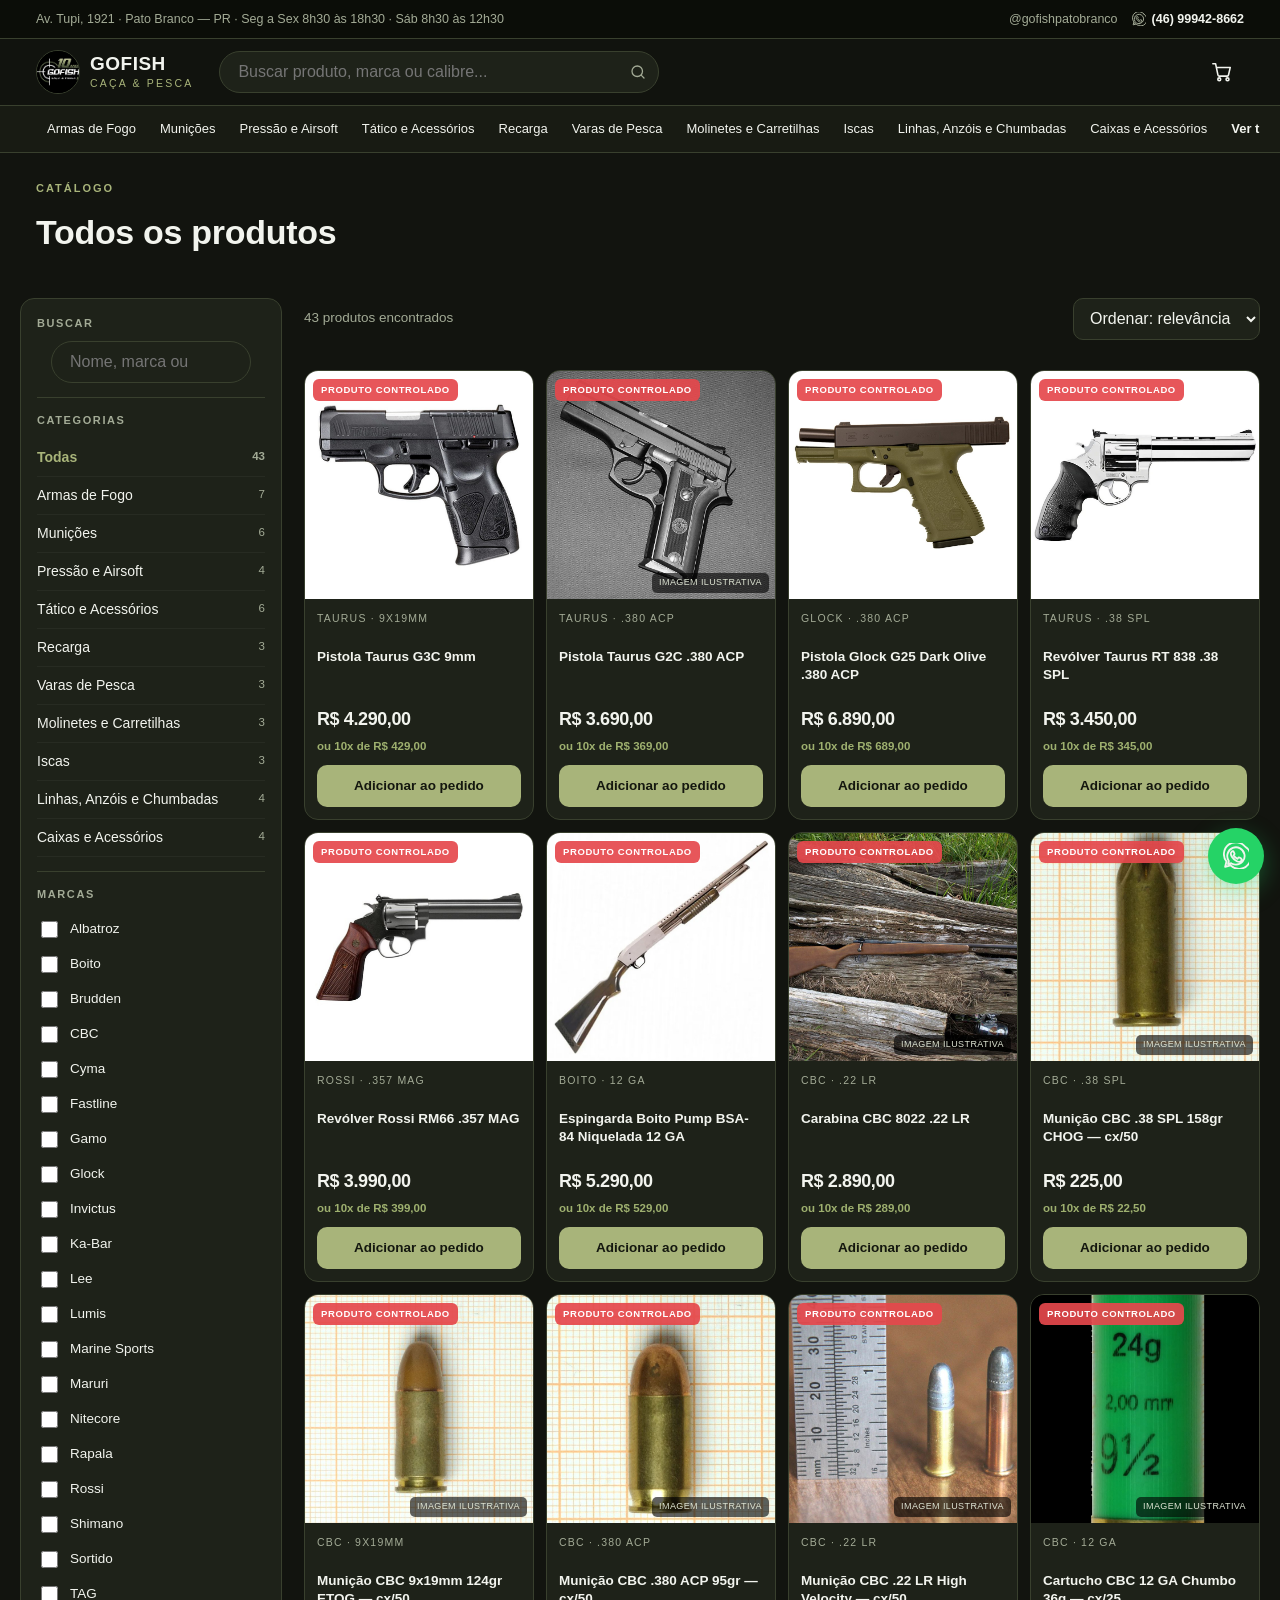
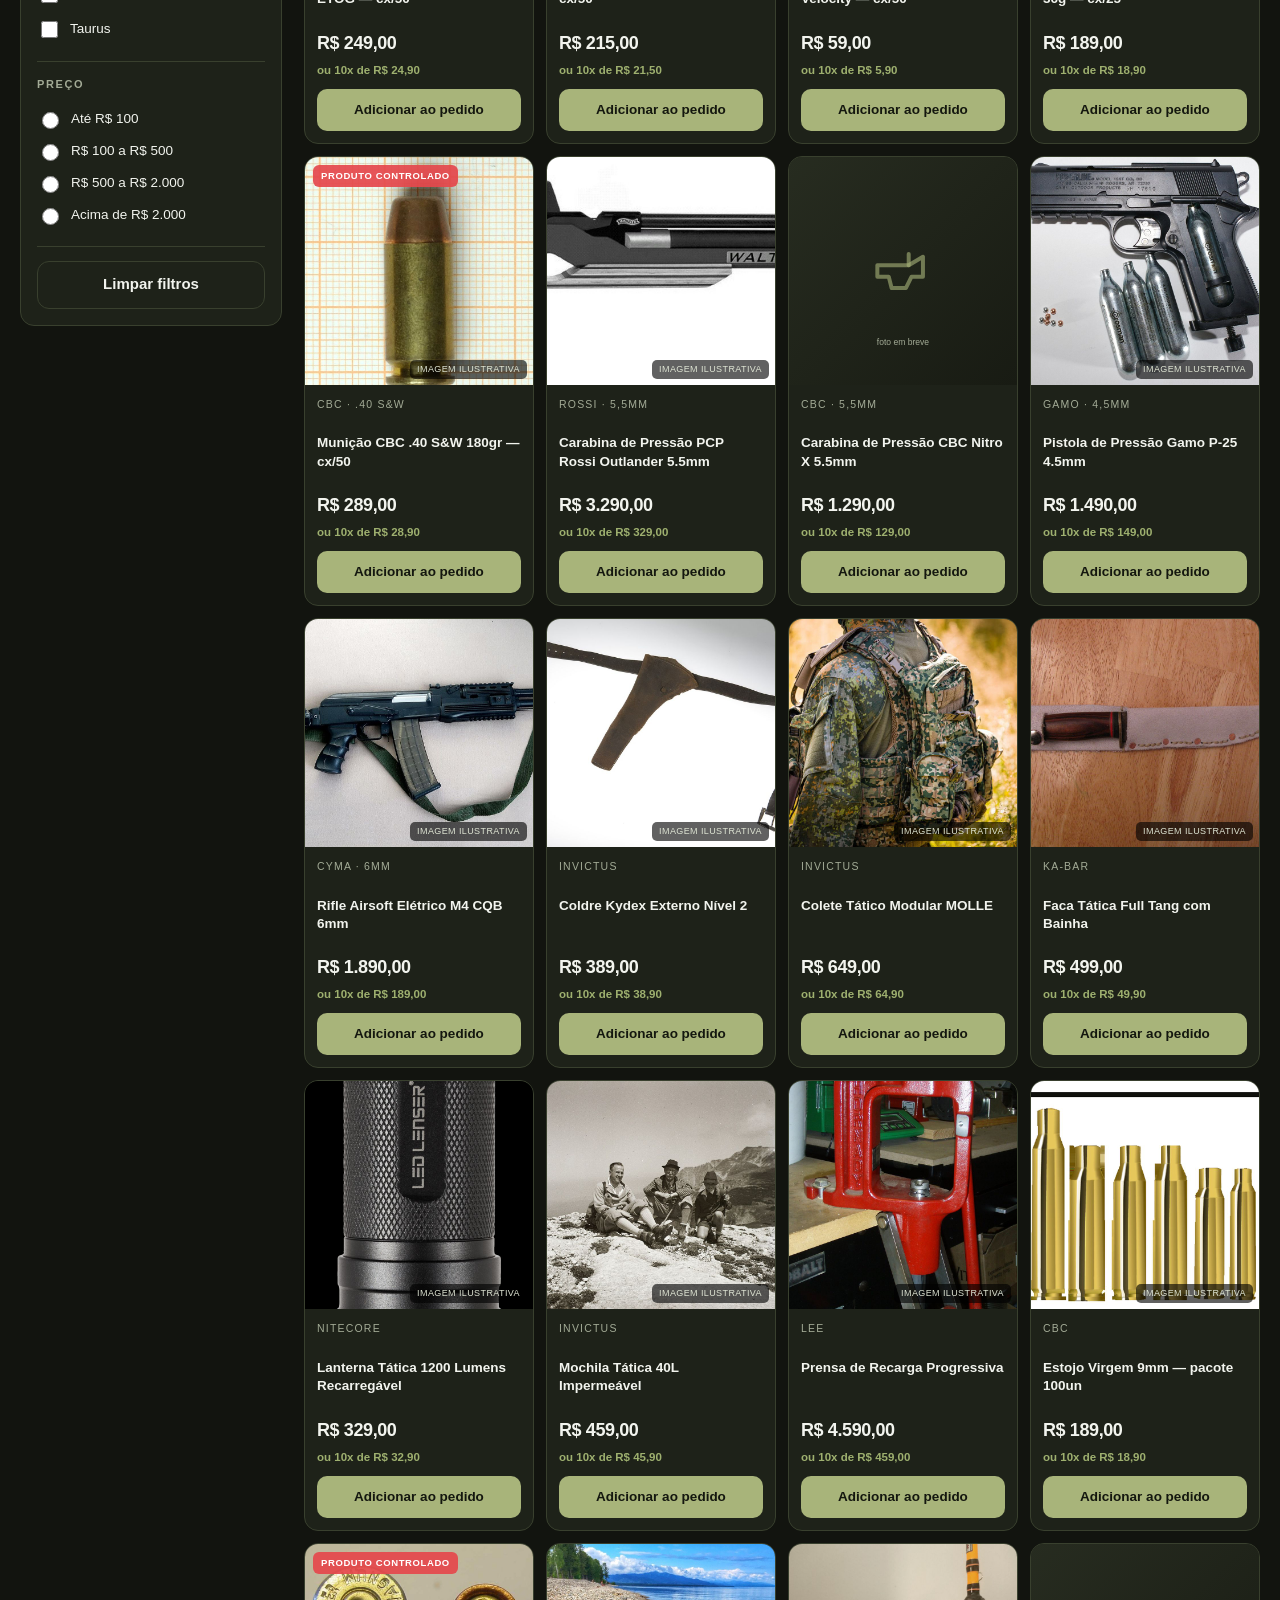
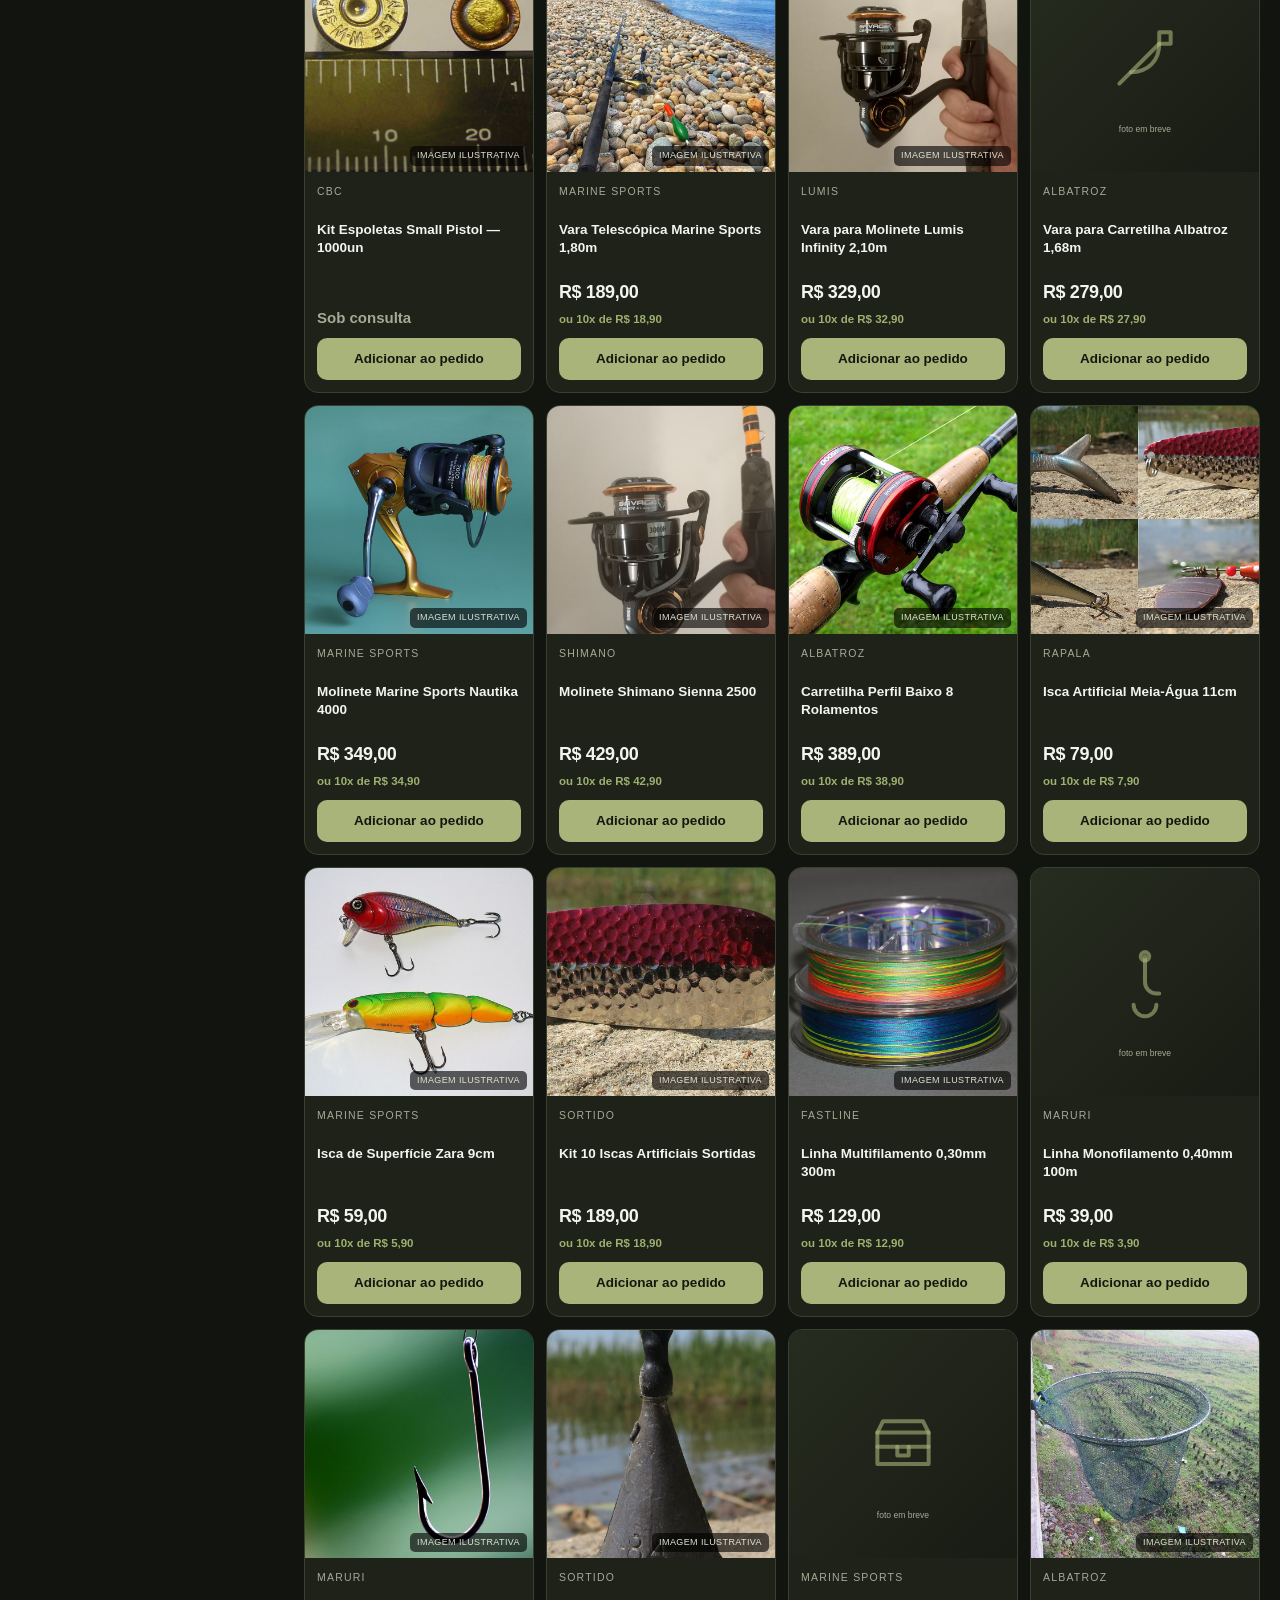
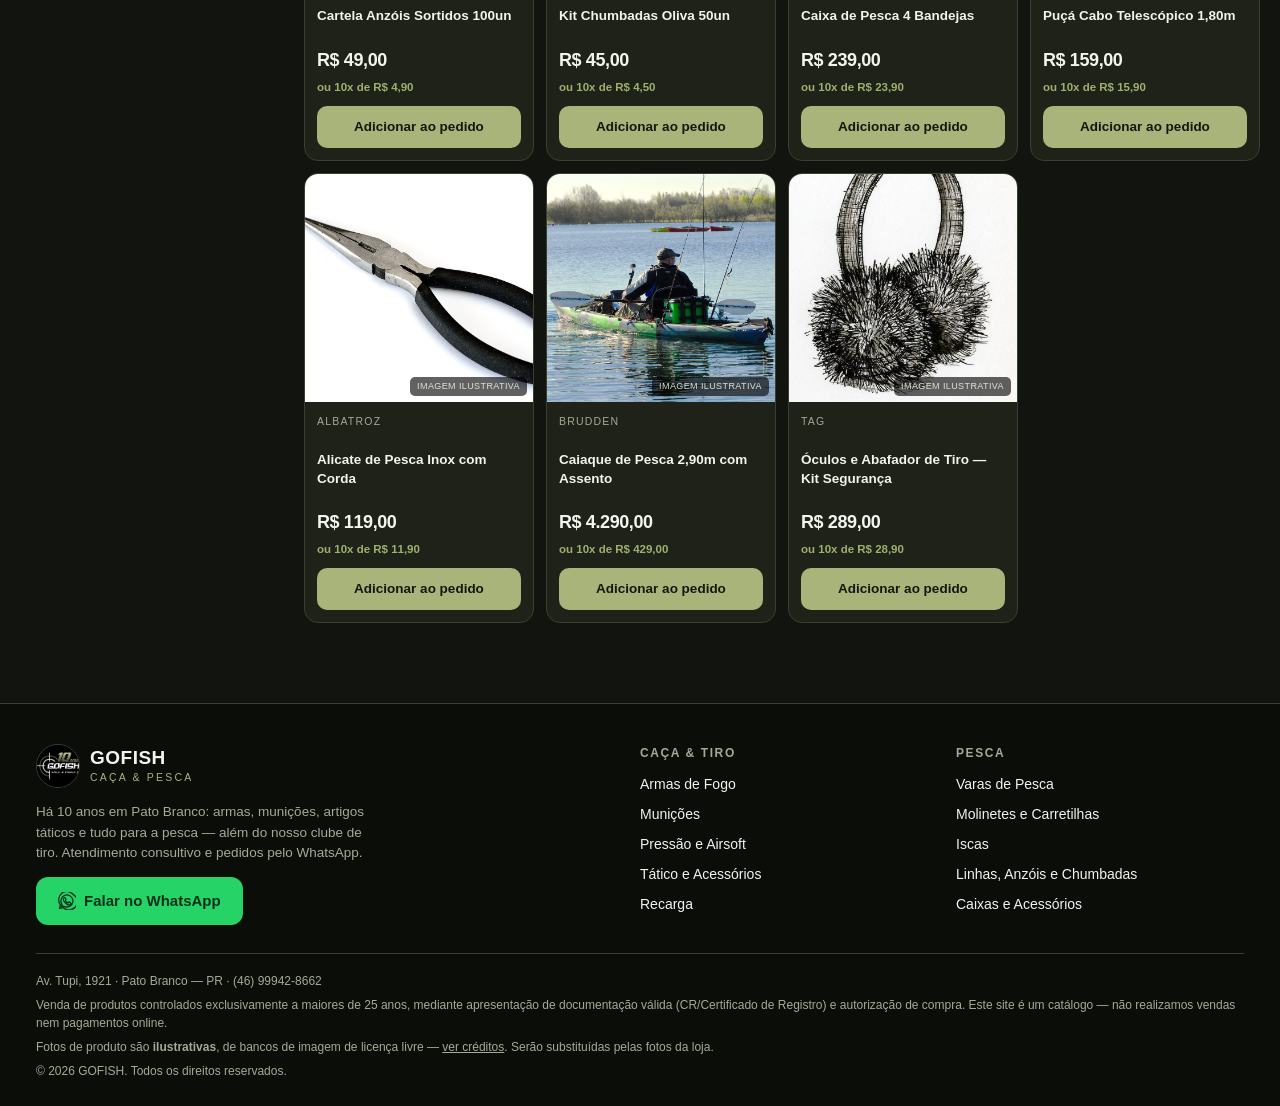
==== catalogo.html @ cb328581 "Catálogo online da GOFISH Caça & Pesca Site estático de catálogo com pedido via WhatsApp para a loja" ====
<!doctype html>
<html lang="pt-BR">
<head>
<meta charset="utf-8">
<meta name="viewport" content="width=device-width,initial-scale=1">
<title>Catálogo — GOFISH Caça &amp; Pesca</title>
<meta name="description" content="Catálogo completo de armas, munições, artigos táticos e equipamentos de pesca. Monte seu pedido e finalize no WhatsApp.">
<meta name="robots" content="noindex, nofollow">
<meta name="theme-color" content="#12140f">
<link rel="icon" href="assets/img/favicon.png" type="image/png">
<link rel="stylesheet" href="assets/style.css">
</head>
<body>

<div id="header-slot"></div>

<div class="wrap" style="padding-top:22px">
  <div class="section-head" style="margin-bottom:14px">
    <span id="crumb">Catálogo</span>
    <h2 id="titulo">Todos os produtos</h2>
  </div>
</div>

<div class="wrap catalogo">
  <!-- FILTROS -->
  <aside class="filtros" id="filtros" hidden>
    <div class="filtro-grupo">
      <h4>Buscar</h4>
      <div class="search" style="display:block">
        <input type="search" id="busca" placeholder="Nome, marca ou calibre...">
      </div>
    </div>
    <div class="filtro-grupo">
      <h4>Categorias</h4>
      <div id="lista-cats"></div>
    </div>
    <div class="filtro-grupo">
      <h4>Marcas</h4>
      <div id="lista-marcas"></div>
    </div>
    <div class="filtro-grupo">
      <h4>Preço</h4>
      <div id="lista-precos"></div>
    </div>
    <button class="btn btn-ghost btn-block" onclick="limparFiltros()">Limpar filtros</button>
  </aside>

  <!-- RESULTADOS -->
  <main>
    <div class="toolbar">
      <button class="btn btn-ghost filtros-toggle" onclick="toggleFiltros()" style="height:42px">Filtros</button>
      <span class="count" id="count"></span>
      <select id="ordem">
        <option value="relevancia">Ordenar: relevância</option>
        <option value="menor">Menor preço</option>
        <option value="maior">Maior preço</option>
        <option value="az">Nome (A-Z)</option>
      </select>
    </div>
    <div class="chips" id="chips"></div>
    <div class="grid-produtos" id="grid"></div>
    <div id="sem-resultado" hidden></div>
  </main>
</div>

<div id="footer-slot"></div>

<script src="assets/products.js"></script>
<script src="assets/app.js"></script>
<script>
const F = { cat:'', sub:'', grupo:'', q:'', marcas:[], faixa:'' };
const FAIXAS = [
  { id:'0-100',     label:'Até R$ 100',            min:0,    max:100 },
  { id:'100-500',   label:'R$ 100 a R$ 500',       min:100,  max:500 },
  { id:'500-2000',  label:'R$ 500 a R$ 2.000',     min:500,  max:2000 },
  { id:'2000+',     label:'Acima de R$ 2.000',     min:2000, max:Infinity }
];

function initCatalogo(){
  const p = new URLSearchParams(location.search);
  F.cat = p.get('cat') || '';
  F.sub = p.get('sub') || '';
  F.grupo = p.get('grupo') || '';
  F.q = p.get('q') || '';
  document.getElementById('busca').value = F.q;
  document.getElementById('busca').addEventListener('input', e=>{ F.q = e.target.value; render(); });
  document.getElementById('ordem').addEventListener('change', render);
  montarFiltros();
  render();
}

function toggleFiltros(){
  const f = document.getElementById('filtros');
  f.hidden = !f.hidden;
}

function montarFiltros(){
  // categorias (com subcategorias quando a categoria está ativa)
  document.getElementById('lista-cats').innerHTML =
    `<div class="cat-link ${!F.cat && !F.grupo ? 'ativo' : ''}" onclick="setCat('')">
       <span>Todas</span><small>${PRODUTOS.length}</small></div>` +
    CATEGORIAS.map(c=>{
      const n = PRODUTOS.filter(x=>x.categoria===c.id).length;
      const ativo = F.cat===c.id;
      const subs = ativo ? c.subs.map(s=>{
        const ns = PRODUTOS.filter(x=>x.categoria===c.id && x.sub===s).length;
        if(!ns) return '';
        return `<div class="cat-link cat-sub ${F.sub===s?'ativo':''}" onclick="event.stopPropagation();setSub('${s.replace(/'/g,"\\'")}')">
          <span>${s}</span><small>${ns}</small></div>`;
      }).join('') : '';
      return `<div class="cat-link ${ativo?'ativo':''}" onclick="setCat('${c.id}')">
          <span>${c.nome}</span><small>${n}</small></div>${subs}`;
    }).join('');

  // marcas
  const marcas = [...new Set(PRODUTOS.map(p=>p.marca).filter(Boolean))].sort();
  document.getElementById('lista-marcas').innerHTML = marcas.map(m=>
    `<label class="chk"><input type="checkbox" value="${m}" ${F.marcas.includes(m)?'checked':''}
      onchange="toggleMarca('${m.replace(/'/g,"\\'")}')"> ${m}</label>`).join('');

  // faixas de preço
  document.getElementById('lista-precos').innerHTML = FAIXAS.map(f=>
    `<label class="chk"><input type="radio" name="faixa" ${F.faixa===f.id?'checked':''}
      onchange="F.faixa='${f.id}';render()"> ${f.label}</label>`).join('');
}

function setCat(id){ F.cat = id; F.sub=''; F.grupo=''; montarFiltros(); render(); }
function setSub(s){ F.sub = (F.sub===s ? '' : s); montarFiltros(); render(); }
function toggleMarca(m){
  F.marcas = F.marcas.includes(m) ? F.marcas.filter(x=>x!==m) : [...F.marcas, m];
  render();
}
function limparFiltros(){
  F.cat=''; F.sub=''; F.grupo=''; F.q=''; F.marcas=[]; F.faixa='';
  document.getElementById('busca').value='';
  montarFiltros(); render();
}

function filtrar(){
  const q = F.q.toLowerCase().trim();
  return PRODUTOS.filter(p=>{
    if(F.grupo){ const c = catById(p.categoria); if(!c || c.grupo!==F.grupo) return false; }
    if(F.cat && p.categoria!==F.cat) return false;
    if(F.sub && p.sub!==F.sub) return false;
    if(F.marcas.length && !F.marcas.includes(p.marca)) return false;
    if(F.faixa){
      const f = FAIXAS.find(x=>x.id===F.faixa);
      if(!p.preco || p.preco < f.min || p.preco > f.max) return false;
    }
    if(q){
      const alvo = [p.nome, p.marca, p.calibre, p.sub, p.descricao,
                    (catById(p.categoria)||{}).nome].join(' ').toLowerCase();
      if(!alvo.includes(q)) return false;
    }
    return true;
  });
}

function render(){
  let lista = filtrar();
  const ordem = document.getElementById('ordem').value;
  if(ordem==='menor') lista.sort((a,b)=>(a.preco||Infinity)-(b.preco||Infinity));
  if(ordem==='maior') lista.sort((a,b)=>(b.preco||0)-(a.preco||0));
  if(ordem==='az')    lista.sort((a,b)=>a.nome.localeCompare(b.nome,'pt-BR'));

  // título e migalha
  const c = catById(F.cat);
  document.getElementById('titulo').textContent =
    F.sub ? F.sub : c ? c.nome : F.grupo==='tiro' ? 'Caça & Tiro'
    : F.grupo==='pesca' ? 'Pesca Esportiva' : 'Todos os produtos';
  document.getElementById('crumb').textContent =
    c ? 'Catálogo · ' + (c.grupo==='tiro' ? 'Caça & Tiro' : 'Pesca') : 'Catálogo';

  // chips dos filtros ativos
  const chips = [];
  if(F.grupo) chips.push([F.grupo==='tiro'?'Caça & Tiro':'Pesca', "F.grupo='';montarFiltros();render()"]);
  if(c)       chips.push([c.nome, "setCat('')"]);
  if(F.sub)   chips.push([F.sub, "setSub(F.sub)"]);
  if(F.q)     chips.push(['"'+F.q+'"', "F.q='';document.getElementById('busca').value='';render()"]);
  F.marcas.forEach(m=> chips.push([m, `toggleMarca('${m}');montarFiltros()`]));
  if(F.faixa) chips.push([FAIXAS.find(f=>f.id===F.faixa).label, "F.faixa='';montarFiltros();render()"]);
  document.getElementById('chips').innerHTML = chips.map(([t,fn])=>
    `<span class="chip">${t}<button onclick="${fn}" aria-label="Remover filtro">×</button></span>`).join('');

  document.getElementById('count').textContent =
    lista.length + (lista.length===1 ? ' produto encontrado' : ' produtos encontrados');
  document.getElementById('grid').innerHTML = lista.map(cardHTML).join('');

  const vazio = document.getElementById('sem-resultado');
  vazio.hidden = lista.length > 0;
  if(!lista.length){
    vazio.innerHTML = `<div class="vazio">${icon('busca',42)}
      <div><b>Nenhum produto encontrado</b><br>
      <span style="font-size:13px">Tente outra busca ou peça direto pra gente — trabalhamos com encomenda.</span></div>
      <div style="display:flex;gap:10px;flex-wrap:wrap;justify-content:center">
        <button class="btn btn-ghost" onclick="limparFiltros()">Limpar filtros</button>
        <a class="btn btn-wa" target="_blank" href="${waLink('Olá! Procurei no site e não achei o que preciso. Vocês conseguem por encomenda?')}">
          ${icon('wa',18)} Pedir por encomenda</a>
      </div></div>`;
  }
}
</script>
</body>
</html>
---- assets/style.css ----
/* ===== GO FISHING — estilos ===== */
:root{
  --bg:#12140f;
  --bg-2:#181b13;
  --surface:#1e2219;
  --surface-2:#272c20;
  --line:#39402e;
  --text:#f2f4ee;
  --muted:#a3ab96;
  --accent:#a8b47a;
  --accent-d:#8c9a63;
  --accent-ink:#14170f;
  --green:#9eb06f;
  --wa:#25d366;
  --danger:#e5484d;
  --radius:14px;
  --shadow:0 10px 30px rgba(0,0,0,.45);
  --max:1240px;
}
*{box-sizing:border-box}
html{scroll-behavior:smooth;overflow-x:clip}
body{overflow-x:clip}
body{
  margin:0;background:var(--bg);color:var(--text);
  font-family:-apple-system,BlinkMacSystemFont,'Segoe UI',Roboto,Helvetica,Arial,sans-serif;
  line-height:1.5;-webkit-font-smoothing:antialiased;
}
img{max-width:100%;display:block}
a{color:inherit;text-decoration:none}
button{font:inherit;cursor:pointer;border:0;background:none;color:inherit}
input,select{font:inherit}
.wrap{width:100%;max-width:var(--max);margin:0 auto;padding:0 16px}
.sr{position:absolute;width:1px;height:1px;overflow:hidden;clip:rect(0 0 0 0)}

/* ---- Topbar ---- */
.topbar{background:#0b0d08;color:var(--muted);font-size:12.5px;border-bottom:1px solid var(--line)}
.topbar .wrap{display:flex;gap:16px;align-items:center;justify-content:space-between;min-height:38px;flex-wrap:wrap}
.topbar strong{color:var(--text)}
.topbar a{display:inline-flex;align-items:center;gap:6px}
.topbar a:hover{color:var(--accent)}

/* ---- Header ---- */
.header{position:sticky;top:0;z-index:60;background:rgba(18,20,15,.96);backdrop-filter:blur(10px);border-bottom:1px solid var(--line)}
.header-main{display:flex;align-items:center;gap:12px;min-height:66px}
.logo{display:flex;align-items:center;gap:10px;flex-shrink:0}
.logo-mark{width:44px;height:44px;border-radius:50%;overflow:hidden;flex-shrink:0;background:#000;border:1px solid var(--line)}
.logo-mark img{width:100%;height:100%;object-fit:cover;transform:scale(1.28)}
.logo-txt{line-height:1.05}
.logo-txt b{display:block;font-size:19px;letter-spacing:.5px;text-transform:uppercase}
.logo-txt span{font-size:10.5px;letter-spacing:2.2px;color:var(--accent);text-transform:uppercase}
.search{flex:1;position:relative;display:none}
.search input{width:100%;height:42px;border-radius:999px;background:var(--surface);border:1px solid var(--line);color:var(--text);padding:0 44px 0 18px;outline:none}
.search input:focus{border-color:var(--accent)}
.search button{position:absolute;right:4px;top:4px;width:34px;height:34px;border-radius:50%;display:grid;place-items:center;color:var(--muted)}
.header-actions{display:flex;align-items:center;gap:8px;margin-left:auto}
.icon-btn{width:44px;height:44px;border-radius:12px;display:grid;place-items:center;position:relative;border:1px solid transparent}
.icon-btn:hover{background:var(--surface);border-color:var(--line)}
.badge{position:absolute;top:4px;right:4px;min-width:18px;height:18px;border-radius:9px;background:var(--accent);color:var(--accent-ink);font-size:11px;font-weight:700;display:grid;place-items:center;padding:0 5px}
.badge[hidden]{display:none}
.menu-toggle{display:grid}

/* ---- Nav ---- */
.nav{border-top:1px solid var(--line);background:var(--bg-2);display:none}
.nav.open{display:block}
.nav .wrap{overflow-x:auto;scrollbar-width:none}
.nav .wrap::-webkit-scrollbar{display:none}
.nav ul{list-style:none;margin:0;padding:6px 0}
.nav a{display:block;padding:12px 16px;font-size:14.5px;font-weight:500;border-bottom:1px solid rgba(255,255,255,.04)}
.nav a:hover{color:var(--accent)}
.nav .nav-tag{font-size:10px;letter-spacing:1.5px;text-transform:uppercase;color:var(--muted);padding:14px 16px 4px}

/* ---- Botões ---- */
.btn{display:inline-flex;white-space:nowrap;align-items:center;justify-content:center;gap:8px;height:48px;padding:0 22px;border-radius:12px;font-weight:700;font-size:15px;transition:.15s;text-align:center}
.btn-primary{background:var(--accent);color:var(--accent-ink)}
.btn-primary:hover{background:var(--accent-d);color:var(--accent-ink)}
.btn-wa{background:var(--wa);color:#06301a}
.btn-wa:hover{background:#1eb85a;color:#06301a}
.btn-ghost{border:1px solid var(--line);background:var(--surface)}
.btn-ghost:hover{border-color:var(--accent);color:var(--accent)}
.btn-block{width:100%}
.btn:disabled{opacity:.45;cursor:not-allowed}

/* ---- Hero ---- */
.hero{position:relative;overflow:hidden;border-bottom:1px solid var(--line);background:var(--bg-2)}
.hero-bg{position:absolute;inset:0;background-image:url('img/hero.jpg');background-size:cover;background-position:28% center}
.hero-bg::after{content:'';position:absolute;inset:0;background:
  linear-gradient(to bottom,rgba(18,20,15,.55),rgba(18,20,15,.3) 38%,rgba(18,20,15,.93))}
.hero .wrap{position:relative;z-index:1;padding:44px 16px 48px}
.hero-tag{display:inline-flex;align-items:center;gap:8px;font-size:11px;letter-spacing:2px;text-transform:uppercase;color:var(--accent);border:1px solid rgba(168,180,122,.35);background:rgba(168,180,122,.08);padding:6px 14px;border-radius:999px}
.hero h1{font-size:clamp(30px,7.5vw,54px);line-height:1.05;margin:18px 0 14px;letter-spacing:-.5px}
.hero h1 em{font-style:normal;color:var(--accent)}
.hero p{color:#cdd4c2;font-size:16px;max-width:560px;margin:0 0 26px}
.hero-cta{display:flex;flex-direction:column;gap:10px;max-width:420px}
.hero-cta .btn{flex:0 0 auto}
.hero-stats{display:flex;gap:22px;margin-top:34px;flex-wrap:wrap}
.hero-stats div b{display:block;font-size:22px;color:var(--accent)}
.hero-stats div span{font-size:12px;color:var(--muted)}

/* ---- Selos ---- */
.selos{background:var(--surface);border-bottom:1px solid var(--line)}
.selos .wrap{display:grid;grid-template-columns:1fr;gap:2px;padding:0}
.selo{display:flex;gap:12px;align-items:center;padding:18px 16px;border-bottom:1px solid var(--line)}
.selo:last-child{border-bottom:0}
.selo svg{flex-shrink:0;color:var(--accent)}
.selo b{display:block;font-size:14px}
.selo span{font-size:12.5px;color:var(--muted)}

/* ---- Seções ---- */
.section{padding:52px 0}
.section-head{margin-bottom:26px}
.section-head span{font-size:11px;letter-spacing:2px;text-transform:uppercase;color:var(--accent);font-weight:700}
.section-head h2{font-size:clamp(23px,5vw,34px);margin:8px 0 6px;letter-spacing:-.3px}
.section-head p{color:var(--muted);margin:0;font-size:15px}
.section-head .link{color:var(--accent);font-weight:600;font-size:14px}

/* ---- Grade de categorias ---- */
.cats{display:grid;grid-template-columns:repeat(2,1fr);gap:12px}
.cat{background:var(--surface);border:1px solid var(--line);border-radius:var(--radius);padding:18px 14px;transition:.15s;display:flex;flex-direction:column;gap:10px;min-height:126px}
.cat:hover{border-color:var(--accent);transform:translateY(-3px)}
.cat .cat-ico{width:42px;height:42px;border-radius:11px;background:var(--surface-2);display:grid;place-items:center;color:var(--accent)}
.cat b{font-size:14.5px;line-height:1.25}
.cat span{font-size:12px;color:var(--muted);margin-top:auto}

/* ---- Cards de produto ---- */
.grid-produtos{display:grid;grid-template-columns:repeat(2,1fr);gap:12px}
.card{background:var(--surface);border:1px solid var(--line);border-radius:var(--radius);overflow:hidden;display:flex;flex-direction:column;transition:.15s;position:relative}
.card:hover{border-color:var(--accent);transform:translateY(-3px);box-shadow:var(--shadow)}
.card-img{position:relative;aspect-ratio:1/1;background:var(--surface-2);cursor:pointer;overflow:hidden}
.card-img img{width:100%;height:100%;object-fit:cover}
.tarja{position:absolute;top:8px;left:8px;background:rgba(229,72,77,.92);color:#fff;font-size:9.5px;font-weight:800;letter-spacing:.6px;text-transform:uppercase;padding:4px 8px;border-radius:6px}
.selo-ilustrativa{position:absolute;bottom:6px;right:6px;background:rgba(0,0,0,.62);color:#dfe5d4;font-size:9px;letter-spacing:.4px;padding:3px 7px;border-radius:5px;text-transform:uppercase}
.modal-img{position:relative}
.tag-novo{position:absolute;top:8px;right:8px;background:var(--accent);color:var(--accent-ink);font-size:9.5px;font-weight:800;letter-spacing:.6px;text-transform:uppercase;padding:4px 8px;border-radius:6px}
.card-body{padding:12px;display:flex;flex-direction:column;gap:8px;flex:1}
.card-marca{font-size:10.5px;letter-spacing:1.2px;text-transform:uppercase;color:var(--muted)}
.card-nome{font-size:13.5px;font-weight:600;line-height:1.35;cursor:pointer;display:-webkit-box;-webkit-line-clamp:2;-webkit-box-orient:vertical;overflow:hidden}
.card-nome:hover{color:var(--accent)}
.card-preco{margin-top:auto}
.card-preco b{font-size:18px;display:block;letter-spacing:-.4px}
.card-preco small{font-size:11.5px;color:var(--green);font-weight:600}
.card-preco .consulta{font-size:15px;color:var(--muted);font-weight:600}
.card .btn{height:42px;font-size:13.5px;border-radius:10px}

/* ---- Blocos duplos ---- */
.duplo{display:grid;grid-template-columns:1fr;gap:14px}
.bloco{position:relative;border-radius:var(--radius);overflow:hidden;padding:30px 22px;min-height:210px;display:flex;flex-direction:column;justify-content:flex-end;border:1px solid var(--line)}
.bloco.tiro{background:linear-gradient(160deg,#2b2a1c,#181b13 65%)}
.bloco.pesca{background:linear-gradient(160deg,#17282a,#181b13 65%)}
.bloco h3{font-size:24px;margin:0 0 6px}
.bloco p{color:var(--muted);font-size:14px;margin:0 0 16px;max-width:340px}
.bloco .btn{align-self:flex-start}

/* ---- Sobre / contato ---- */
.sobre{display:grid;gap:22px}
.sobre ul{list-style:none;padding:0;margin:18px 0 0;display:grid;gap:12px}
.sobre li{display:flex;gap:12px;align-items:flex-start;font-size:14.5px}
.sobre li svg{color:var(--accent);flex-shrink:0;margin-top:2px}
.sobre li span{color:var(--muted);display:block;font-size:12.5px}
.mapa{border-radius:var(--radius);overflow:hidden;border:1px solid var(--line);min-height:260px;background:var(--surface)}
.mapa iframe{width:100%;height:100%;min-height:260px;border:0;filter:grayscale(.3) contrast(1.05)}

/* ---- Aviso legal ---- */
.aviso-legal{background:rgba(229,72,77,.08);border:1px solid rgba(229,72,77,.3);border-radius:var(--radius);padding:16px;display:flex;gap:12px;font-size:13px;color:#f6c6c8}
.aviso-legal svg{flex-shrink:0;color:var(--danger)}
.aviso-legal b{color:#fff;display:block;margin-bottom:3px}

/* ---- Rodapé ---- */
.footer{background:#0b0d08;border-top:1px solid var(--line);padding:40px 0 26px;margin-top:20px}
.footer-grid{display:grid;gap:28px}
.footer h4{font-size:12px;letter-spacing:1.6px;text-transform:uppercase;color:var(--muted);margin:0 0 12px}
.footer ul{list-style:none;padding:0;margin:0;display:grid;gap:9px;font-size:14px}
.footer a:hover{color:var(--accent)}
.footer-bottom{border-top:1px solid var(--line);margin-top:28px;padding-top:18px;font-size:12px;color:var(--muted);display:grid;gap:6px}

/* ---- Drawer do carrinho ---- */
.overlay{position:fixed;inset:0;background:rgba(0,0,0,.6);z-index:80;opacity:0;pointer-events:none;transition:.2s}
.overlay.show{opacity:1;pointer-events:auto}
.drawer{position:fixed;top:0;right:0;bottom:0;width:min(420px,100%);background:var(--bg-2);z-index:90;display:flex;flex-direction:column;transform:translateX(102%);transition:transform .25s ease}
.drawer.open{transform:none}
.drawer-head{display:flex;align-items:center;justify-content:space-between;padding:18px 16px;border-bottom:1px solid var(--line)}
.drawer-head h3{margin:0;font-size:17px}
.drawer-body{flex:1;overflow-y:auto;padding:16px;display:flex;flex-direction:column;gap:12px}
.drawer-foot{border-top:1px solid var(--line);padding:16px;display:grid;gap:12px;background:var(--surface)}
.drawer-foot input{width:100%;height:46px;border-radius:10px;background:var(--bg-2);border:1px solid var(--line);color:var(--text);padding:0 14px;outline:none}
.drawer-foot input:focus{border-color:var(--accent)}
.total-row{display:flex;justify-content:space-between;align-items:baseline;font-size:15px}
.total-row b{font-size:24px;color:var(--accent)}
.item{display:grid;grid-template-columns:66px 1fr auto;gap:11px;background:var(--surface);border:1px solid var(--line);border-radius:12px;padding:10px}
.item img{width:66px;height:66px;object-fit:cover;border-radius:8px;background:var(--surface-2)}
.item-nome{font-size:13px;font-weight:600;line-height:1.3}
.item-preco{font-size:13px;color:var(--accent);font-weight:700;margin-top:4px}
.qtd{display:inline-flex;align-items:center;border:1px solid var(--line);border-radius:9px;overflow:hidden;margin-top:6px}
.qtd button{width:30px;height:30px;display:grid;place-items:center;font-size:16px;color:var(--muted)}
.qtd button:hover{background:var(--surface-2);color:var(--accent)}
.qtd span{min-width:28px;text-align:center;font-size:13.5px;font-weight:700}
.item-del{color:var(--muted);align-self:flex-start;padding:4px}
.item-del:hover{color:var(--danger)}
.vazio{text-align:center;color:var(--muted);padding:50px 20px;display:grid;gap:12px;place-items:center}

/* ---- Catálogo ---- */
.catalogo{display:grid;grid-template-columns:1fr;gap:22px;padding:26px 0 60px}
.filtros{background:var(--surface);border:1px solid var(--line);border-radius:var(--radius);padding:16px;align-self:start}
.filtros h4{font-size:11px;letter-spacing:1.6px;text-transform:uppercase;color:var(--muted);margin:0 0 10px}
.filtro-grupo{border-bottom:1px solid var(--line);padding-bottom:14px;margin-bottom:14px}
.filtro-grupo:last-child{border:0;margin:0;padding:0}
.chk{display:flex;align-items:center;gap:9px;padding:6px 0;font-size:13.5px;cursor:pointer}
.chk input{width:17px;height:17px;accent-color:var(--accent)}
.chk:hover{color:var(--accent)}
.cat-link{display:flex;justify-content:space-between;align-items:center;padding:8px 0;font-size:14px;cursor:pointer;border-bottom:1px solid rgba(255,255,255,.04)}
.cat-link.ativo{color:var(--accent);font-weight:700}
.cat-link small{color:var(--muted);font-size:11.5px}
.cat-sub{padding-left:12px;font-size:13px;color:var(--muted)}
.cat-sub.ativo{color:var(--accent)}
.toolbar{display:flex;gap:10px;align-items:center;justify-content:space-between;margin-bottom:16px;flex-wrap:wrap}
.toolbar .count{font-size:13.5px;color:var(--muted)}
.toolbar select{height:42px;border-radius:10px;background:var(--surface);border:1px solid var(--line);color:var(--text);padding:0 12px;outline:none}
.filtros-toggle{display:flex}
.chips{display:flex;gap:8px;flex-wrap:wrap;margin-bottom:14px}
.chip{display:inline-flex;align-items:center;gap:7px;background:var(--surface-2);border:1px solid var(--line);border-radius:999px;padding:6px 12px;font-size:12.5px}
.chip button{color:var(--muted);font-size:15px;line-height:1}
.chip button:hover{color:var(--danger)}

/* ---- Modal do produto ---- */
.modal{position:fixed;inset:0;z-index:100;display:none;align-items:flex-end;justify-content:center}
.modal.open{display:flex}
.modal-card{position:relative;background:var(--bg-2);width:min(880px,100%);max-height:92vh;overflow-y:auto;border-radius:18px 18px 0 0;border:1px solid var(--line)}
.modal-close{position:absolute;top:12px;right:12px;width:38px;height:38px;border-radius:50%;background:rgba(0,0,0,.5);display:grid;place-items:center;z-index:2}
.modal-grid{display:grid;grid-template-columns:1fr}
.modal-img{aspect-ratio:1/1;background:var(--surface-2)}
.modal-img img{width:100%;height:100%;object-fit:cover}
.modal-galeria{display:flex;flex-direction:column;gap:8px;padding:0}
.miniaturas{display:flex;gap:8px;padding:0 14px 4px;overflow-x:auto}
.mini{width:62px;height:62px;border-radius:9px;overflow:hidden;border:2px solid var(--line);flex-shrink:0;background:var(--surface-2)}
.mini.ativa{border-color:var(--accent)}
.mini img{width:100%;height:100%;object-fit:cover}
.modal-info{padding:20px 18px 26px;display:flex;flex-direction:column;gap:12px}
.modal-info h3{margin:0;font-size:21px;line-height:1.25}
.modal-preco b{font-size:30px;letter-spacing:-.8px}
.modal-specs{display:grid;gap:8px;font-size:13.5px;border-top:1px solid var(--line);padding-top:14px}
.modal-specs div{display:flex;justify-content:space-between;gap:10px}
.modal-specs span{color:var(--muted)}

/* ---- WhatsApp flutuante ---- */
.wa-float{position:fixed;right:16px;bottom:16px;width:56px;height:56px;border-radius:50%;background:var(--wa);display:grid;place-items:center;z-index:70;box-shadow:0 8px 24px rgba(37,211,102,.35)}
.wa-float:hover{transform:scale(1.06)}

/* ===== DESKTOP ===== */
@media(min-width:640px){
  .cats{grid-template-columns:repeat(3,1fr)}
  .grid-produtos{grid-template-columns:repeat(3,1fr)}
  .hero-cta{flex-direction:row;max-width:none;flex-wrap:wrap}
  .selos .wrap{grid-template-columns:repeat(3,1fr)}
  .selo{border-bottom:0;border-right:1px solid var(--line)}
  .selo:last-child{border-right:0}
  .duplo{grid-template-columns:1fr 1fr}
  .footer-grid{grid-template-columns:2fr 1fr 1fr}
  .modal{align-items:center}
  .modal-card{border-radius:18px}
  .modal-grid{grid-template-columns:1fr 1fr}
  .modal-img{aspect-ratio:1/1;min-height:0}
  .modal-galeria{padding:14px 0 14px 14px}
  .miniaturas{padding:0}
}
@media(min-width:900px){
  .search{display:block;max-width:440px;margin:0 14px}
  .menu-toggle{display:none}
  .nav{display:block}
  .nav .wrap{display:flex;align-items:center}
  .nav ul{display:flex;padding:0;width:100%;gap:2px}
  .nav a{border:0;padding:13px 11px;font-size:13px;white-space:nowrap}
  .nav .nav-tag{display:none}
  .cats{grid-template-columns:repeat(5,1fr)}
  .grid-produtos{grid-template-columns:repeat(4,1fr)}
  .catalogo{grid-template-columns:262px 1fr}
  .filtros-toggle{display:none}
  .filtros{display:block!important}
  .sobre{grid-template-columns:1fr 1fr;align-items:center}
  .hero .wrap{padding:76px 16px 84px}
  .hero-bg{background-position:center}
  .hero-bg::after{background:
    linear-gradient(to right,rgba(18,20,15,.88),rgba(18,20,15,.5) 50%,rgba(18,20,15,.32)),
    linear-gradient(to bottom,rgba(18,20,15,.45),rgba(18,20,15,.15) 40%,rgba(18,20,15,.9))}
}
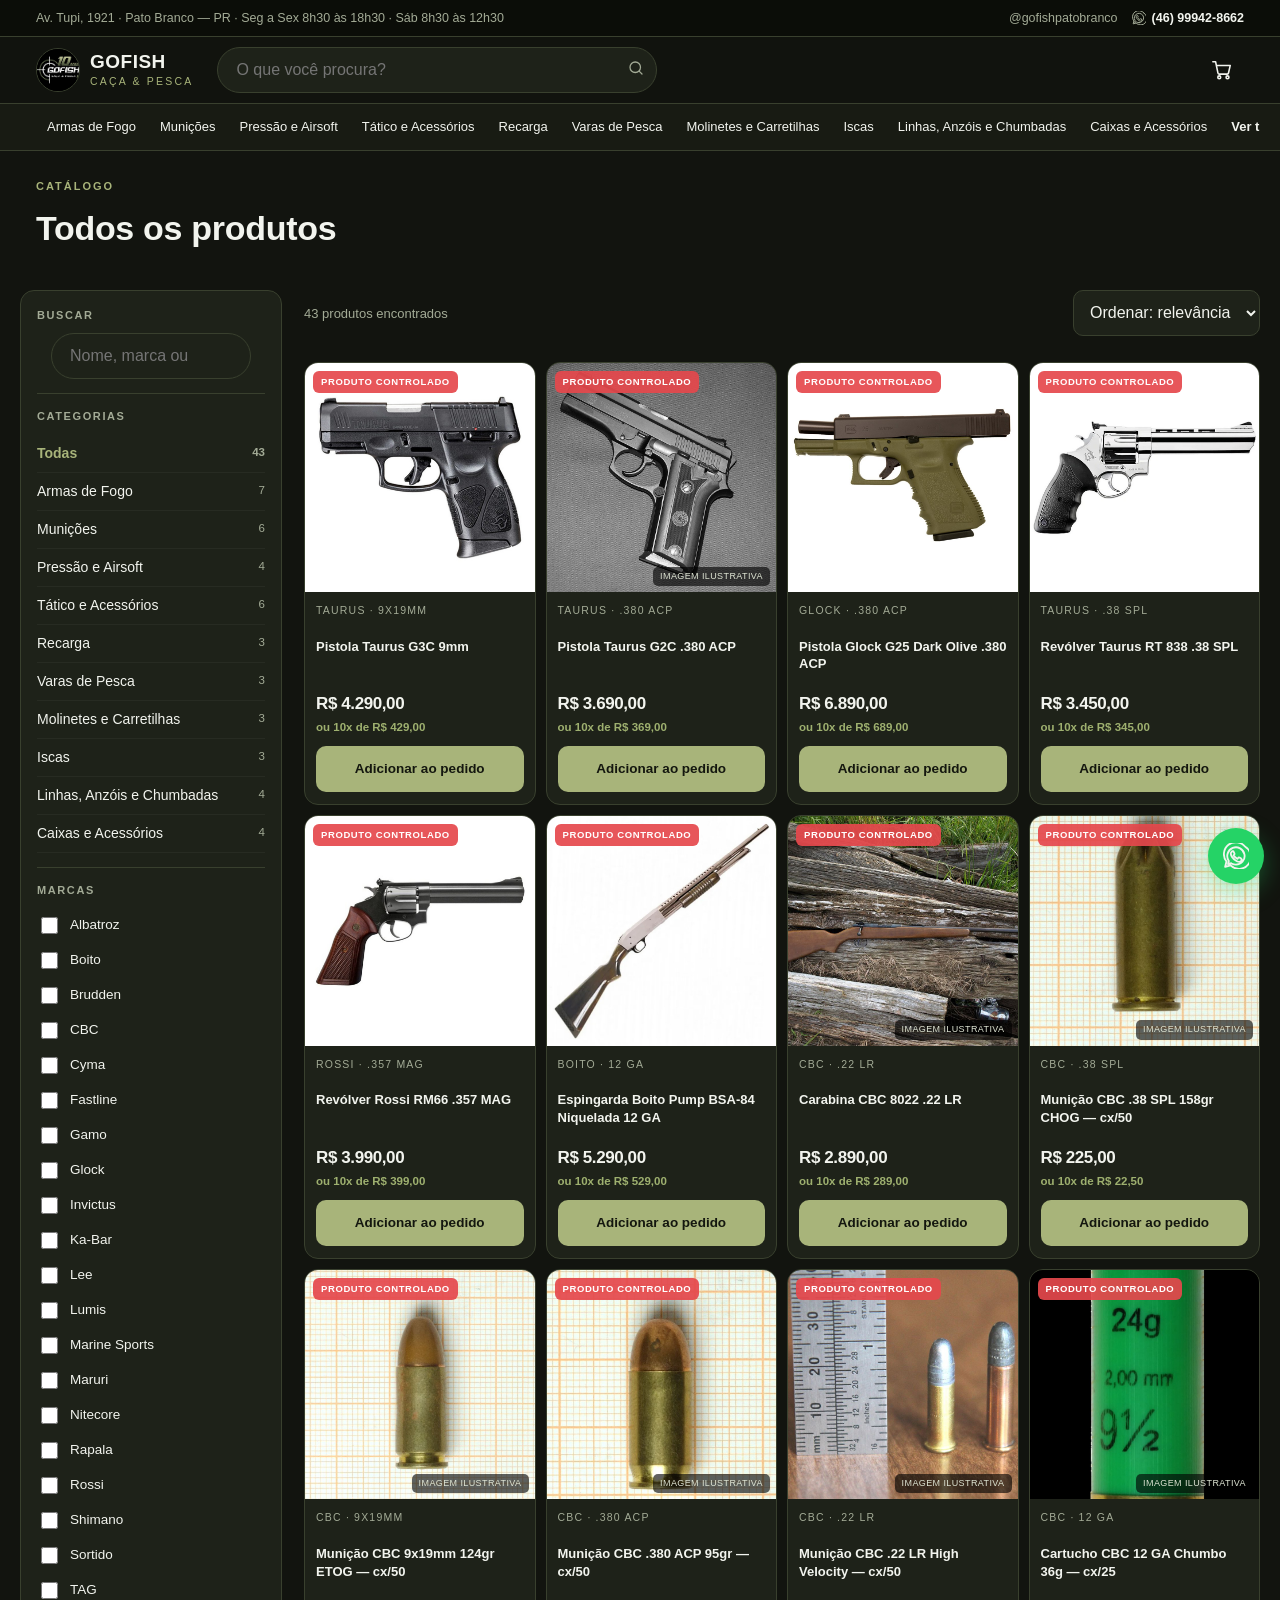
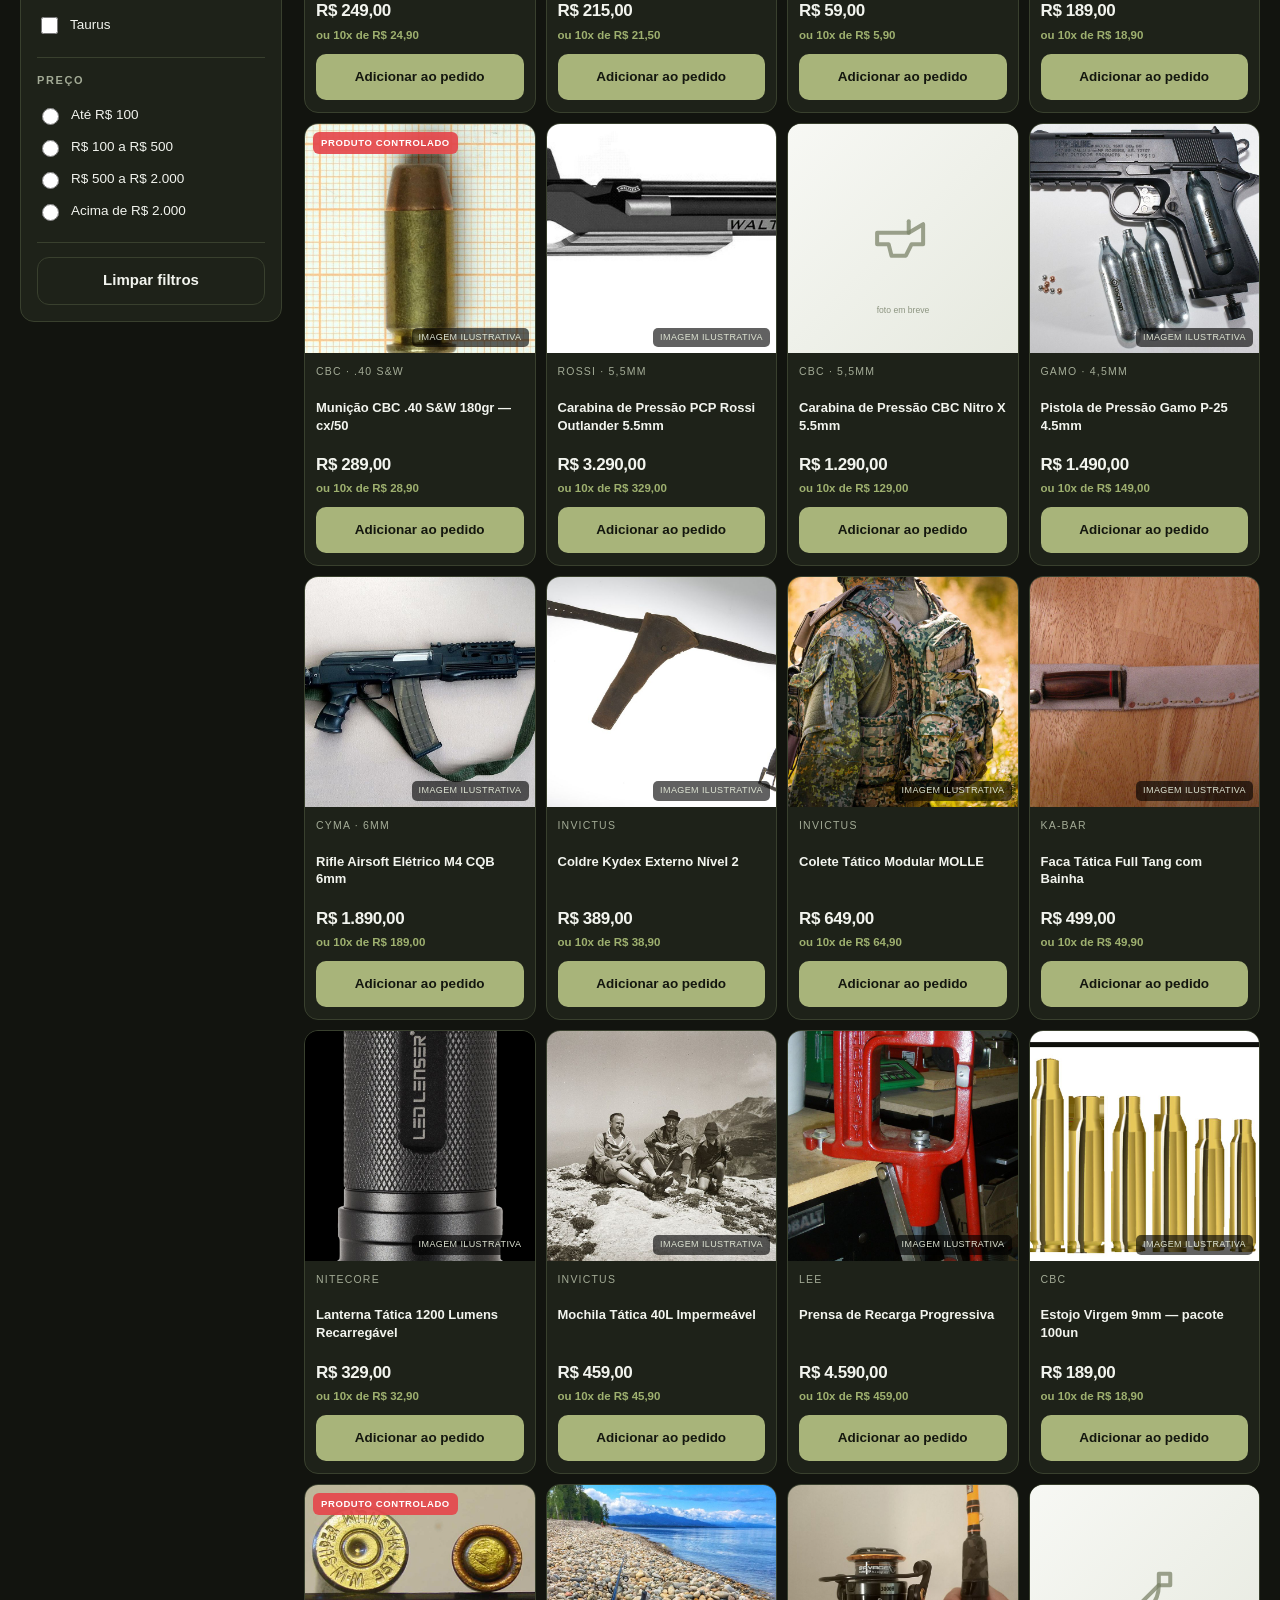
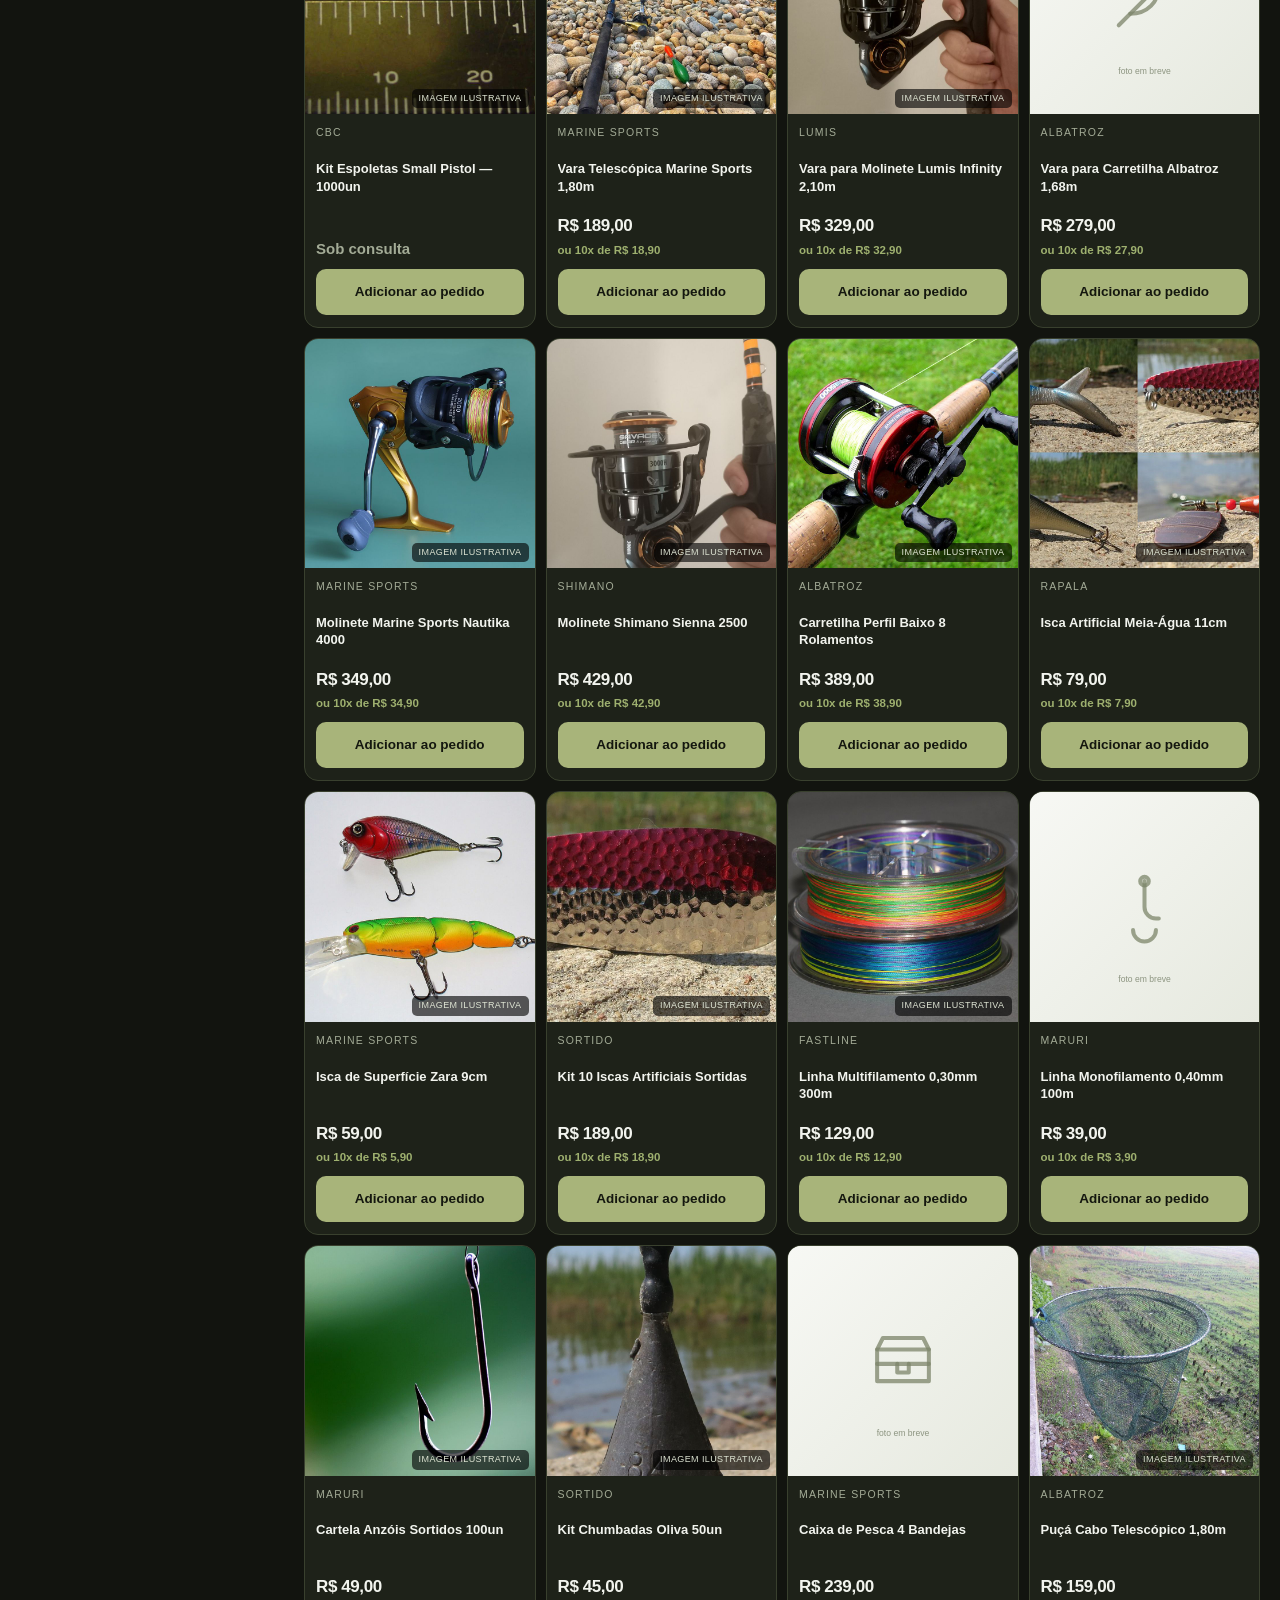
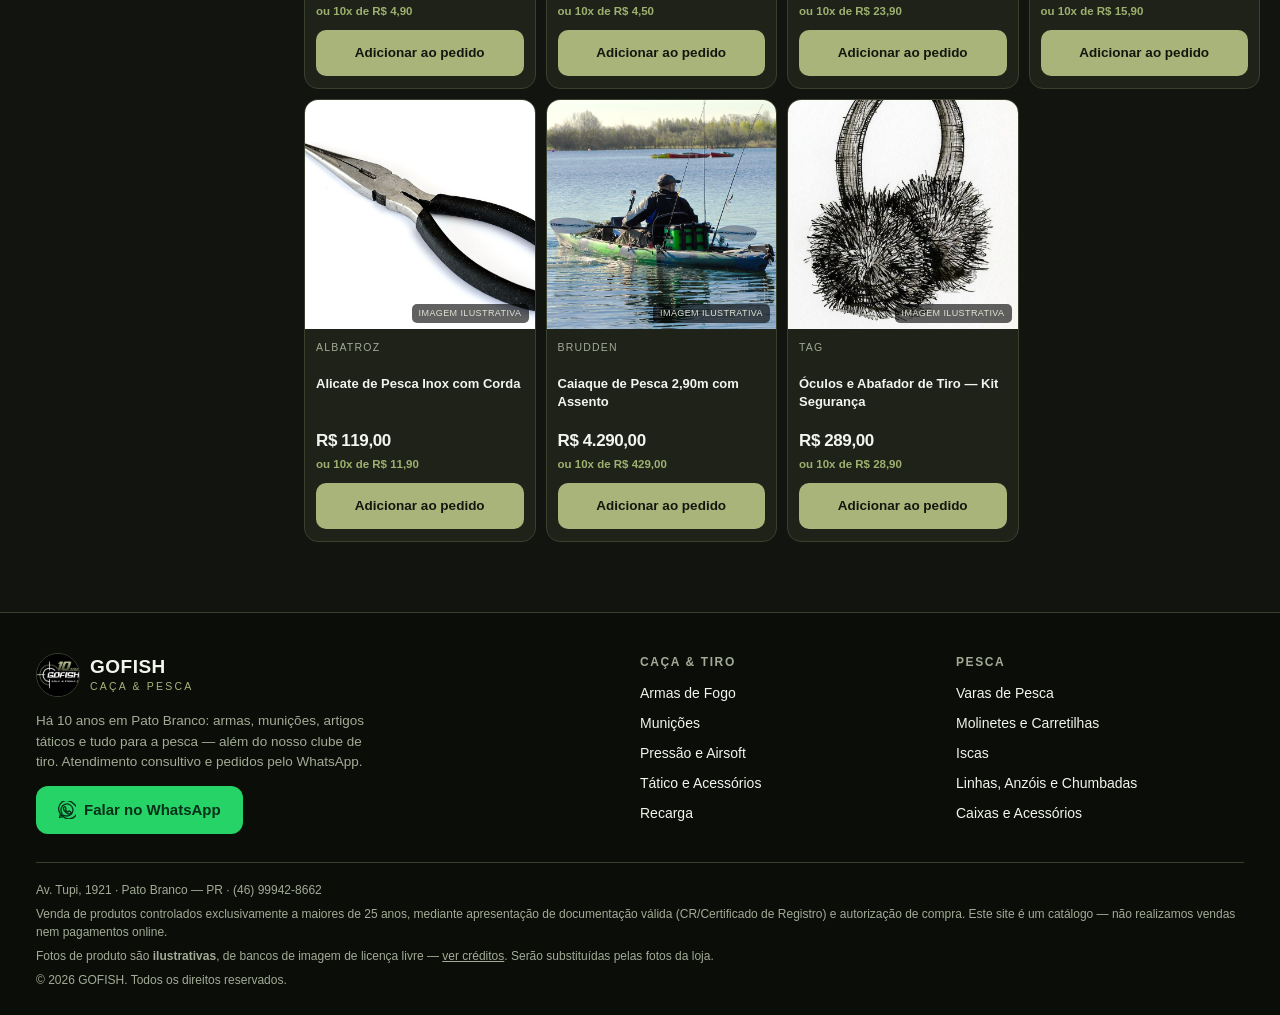
==== commit a5328d2d: "Reformula a experiência mobile do catálogo A maior parte dos acessos é pelo celular e a versão mobil" ====
--- a/catalogo.html
+++ b/catalogo.html
@@ -23,7 +23,11 @@
 
 <div class="wrap catalogo">
   <!-- FILTROS -->
-  <aside class="filtros" id="filtros" hidden>
+  <aside class="filtros" id="filtros">
+    <div class="filtros-titulo">
+      <h3>Filtrar produtos</h3>
+      <button class="icon-btn" onclick="toggleFiltros()" aria-label="Fechar filtros">✕</button>
+    </div>
     <div class="filtro-grupo">
       <h4>Buscar</h4>
       <div class="search" style="display:block">
@@ -44,6 +48,9 @@
     </div>
     <button class="btn btn-ghost btn-block" onclick="limparFiltros()">Limpar filtros</button>
   </aside>
+  <div class="filtros-aplicar">
+    <button class="btn btn-primary btn-block" id="btn-aplicar" onclick="toggleFiltros()">Ver produtos</button>
+  </div>
 
   <!-- RESULTADOS -->
   <main>
@@ -57,6 +64,7 @@
         <option value="az">Nome (A-Z)</option>
       </select>
     </div>
+    <div class="atalhos" id="atalhos"></div>
     <div class="chips" id="chips"></div>
     <div class="grid-produtos" id="grid"></div>
     <div id="sem-resultado" hidden></div>
@@ -91,7 +99,27 @@
 
 function toggleFiltros(){
   const f = document.getElementById('filtros');
-  f.hidden = !f.hidden;
+  const aberto = f.classList.toggle('aberto');
+  document.getElementById('overlay').classList.toggle('show', aberto);
+  document.body.style.overflow = aberto ? 'hidden' : '';
+}
+
+function montarAtalhos(){
+  const alvo = document.getElementById('atalhos');
+  const itens = [{id:'',nome:'Tudo'},
+    {id:'__tiro',nome:'Caça & Tiro'}, {id:'__pesca',nome:'Pesca'},
+    ...CATEGORIAS.map(c=>({id:c.id,nome:c.nome}))];
+  alvo.innerHTML = itens.map(i=>{
+    const ativo = i.id==='__tiro' ? F.grupo==='tiro'
+                : i.id==='__pesca' ? F.grupo==='pesca'
+                : i.id ? F.cat===i.id : (!F.cat && !F.grupo);
+    return `<button class="atalho ${ativo?'ativo':''}" onclick="atalho('${i.id}')">${i.nome}</button>`;
+  }).join('');
+}
+function atalho(id){
+  if(id==='__tiro' || id==='__pesca'){ F.cat=''; F.sub=''; F.grupo = id==='__tiro'?'tiro':'pesca'; }
+  else { setCat(id); return; }
+  montarFiltros(); render();
 }
 
 function montarFiltros(){
@@ -125,6 +153,10 @@
 }
 
 function setCat(id){ F.cat = id; F.sub=''; F.grupo=''; montarFiltros(); render(); }
+function fecharFiltros(){
+  const f = document.getElementById('filtros');
+  if(f.classList.contains('aberto')) toggleFiltros();
+}
 function setSub(s){ F.sub = (F.sub===s ? '' : s); montarFiltros(); render(); }
 function toggleMarca(m){
   F.marcas = F.marcas.includes(m) ? F.marcas.filter(x=>x!==m) : [...F.marcas, m];
@@ -184,6 +216,9 @@
 
   document.getElementById('count').textContent =
     lista.length + (lista.length===1 ? ' produto encontrado' : ' produtos encontrados');
+  montarAtalhos();
+  const aplicar = document.getElementById('btn-aplicar');
+  if(aplicar) aplicar.textContent = lista.length ? `Ver ${lista.length} produto${lista.length>1?'s':''}` : 'Nenhum produto';
   document.getElementById('grid').innerHTML = lista.map(cardHTML).join('');
 
   const vazio = document.getElementById('sem-resultado');
--- a/assets/style.css
+++ b/assets/style.css
@@ -34,22 +34,23 @@
 
 /* ---- Topbar ---- */
 .topbar{background:#0b0d08;color:var(--muted);font-size:12.5px;border-bottom:1px solid var(--line)}
-.topbar .wrap{display:flex;gap:16px;align-items:center;justify-content:space-between;min-height:38px;flex-wrap:wrap}
+.topbar .wrap{display:flex;gap:16px;align-items:center;justify-content:center;min-height:36px;flex-wrap:wrap}
+.so-desktop{display:none}
 .topbar strong{color:var(--text)}
 .topbar a{display:inline-flex;align-items:center;gap:6px}
 .topbar a:hover{color:var(--accent)}
 
 /* ---- Header ---- */
 .header{position:sticky;top:0;z-index:60;background:rgba(18,20,15,.96);backdrop-filter:blur(10px);border-bottom:1px solid var(--line)}
-.header-main{display:flex;align-items:center;gap:12px;min-height:66px}
+.header-main{display:flex;align-items:center;gap:10px;min-height:62px;flex-wrap:wrap;padding-bottom:10px}
 .logo{display:flex;align-items:center;gap:10px;flex-shrink:0}
 .logo-mark{width:44px;height:44px;border-radius:50%;overflow:hidden;flex-shrink:0;background:#000;border:1px solid var(--line)}
 .logo-mark img{width:100%;height:100%;object-fit:cover;transform:scale(1.28)}
 .logo-txt{line-height:1.05}
 .logo-txt b{display:block;font-size:19px;letter-spacing:.5px;text-transform:uppercase}
 .logo-txt span{font-size:10.5px;letter-spacing:2.2px;color:var(--accent);text-transform:uppercase}
-.search{flex:1;position:relative;display:none}
-.search input{width:100%;height:42px;border-radius:999px;background:var(--surface);border:1px solid var(--line);color:var(--text);padding:0 44px 0 18px;outline:none}
+.search{position:relative;display:block;order:3;width:100%;flex:1 0 100%}
+.search input{width:100%;height:46px;border-radius:999px;background:var(--surface);border:1px solid var(--line);color:var(--text);padding:0 44px 0 18px;outline:none}
 .search input:focus{border-color:var(--accent)}
 .search button{position:absolute;right:4px;top:4px;width:34px;height:34px;border-radius:50%;display:grid;place-items:center;color:var(--muted)}
 .header-actions{display:flex;align-items:center;gap:8px;margin-left:auto}
@@ -85,7 +86,7 @@
 .hero-bg{position:absolute;inset:0;background-image:url('img/hero.jpg');background-size:cover;background-position:28% center}
 .hero-bg::after{content:'';position:absolute;inset:0;background:
   linear-gradient(to bottom,rgba(18,20,15,.55),rgba(18,20,15,.3) 38%,rgba(18,20,15,.93))}
-.hero .wrap{position:relative;z-index:1;padding:44px 16px 48px}
+.hero .wrap{position:relative;z-index:1;padding:38px 16px 42px}
 .hero-tag{display:inline-flex;align-items:center;gap:8px;font-size:11px;letter-spacing:2px;text-transform:uppercase;color:var(--accent);border:1px solid rgba(168,180,122,.35);background:rgba(168,180,122,.08);padding:6px 14px;border-radius:999px}
 .hero h1{font-size:clamp(30px,7.5vw,54px);line-height:1.05;margin:18px 0 14px;letter-spacing:-.5px}
 .hero h1 em{font-style:normal;color:var(--accent)}
@@ -106,40 +107,40 @@
 .selo span{font-size:12.5px;color:var(--muted)}
 
 /* ---- Seções ---- */
-.section{padding:52px 0}
-.section-head{margin-bottom:26px}
+.section{padding:40px 0}
+.section-head{margin-bottom:18px}
 .section-head span{font-size:11px;letter-spacing:2px;text-transform:uppercase;color:var(--accent);font-weight:700}
-.section-head h2{font-size:clamp(23px,5vw,34px);margin:8px 0 6px;letter-spacing:-.3px}
+.section-head h2{font-size:clamp(22px,5vw,34px);margin:6px 0 4px;letter-spacing:-.3px}
 .section-head p{color:var(--muted);margin:0;font-size:15px}
 .section-head .link{color:var(--accent);font-weight:600;font-size:14px}
 
 /* ---- Grade de categorias ---- */
 .cats{display:grid;grid-template-columns:repeat(2,1fr);gap:12px}
-.cat{background:var(--surface);border:1px solid var(--line);border-radius:var(--radius);padding:18px 14px;transition:.15s;display:flex;flex-direction:column;gap:10px;min-height:126px}
+.cat{background:var(--surface);border:1px solid var(--line);border-radius:var(--radius);padding:15px 13px;transition:.15s;display:flex;flex-direction:column;gap:8px;min-height:112px}
 .cat:hover{border-color:var(--accent);transform:translateY(-3px)}
 .cat .cat-ico{width:42px;height:42px;border-radius:11px;background:var(--surface-2);display:grid;place-items:center;color:var(--accent)}
 .cat b{font-size:14.5px;line-height:1.25}
 .cat span{font-size:12px;color:var(--muted);margin-top:auto}
 
 /* ---- Cards de produto ---- */
-.grid-produtos{display:grid;grid-template-columns:repeat(2,1fr);gap:12px}
+.grid-produtos{display:grid;grid-template-columns:repeat(2,1fr);gap:10px}
 .card{background:var(--surface);border:1px solid var(--line);border-radius:var(--radius);overflow:hidden;display:flex;flex-direction:column;transition:.15s;position:relative}
 .card:hover{border-color:var(--accent);transform:translateY(-3px);box-shadow:var(--shadow)}
-.card-img{position:relative;aspect-ratio:1/1;background:var(--surface-2);cursor:pointer;overflow:hidden}
+.card-img{position:relative;aspect-ratio:1/1;background:#f4f5f0;cursor:pointer;overflow:hidden}
 .card-img img{width:100%;height:100%;object-fit:cover}
 .tarja{position:absolute;top:8px;left:8px;background:rgba(229,72,77,.92);color:#fff;font-size:9.5px;font-weight:800;letter-spacing:.6px;text-transform:uppercase;padding:4px 8px;border-radius:6px}
 .selo-ilustrativa{position:absolute;bottom:6px;right:6px;background:rgba(0,0,0,.62);color:#dfe5d4;font-size:9px;letter-spacing:.4px;padding:3px 7px;border-radius:5px;text-transform:uppercase}
 .modal-img{position:relative}
 .tag-novo{position:absolute;top:8px;right:8px;background:var(--accent);color:var(--accent-ink);font-size:9.5px;font-weight:800;letter-spacing:.6px;text-transform:uppercase;padding:4px 8px;border-radius:6px}
-.card-body{padding:12px;display:flex;flex-direction:column;gap:8px;flex:1}
+.card-body{padding:11px 11px 12px;display:flex;flex-direction:column;gap:6px;flex:1}
 .card-marca{font-size:10.5px;letter-spacing:1.2px;text-transform:uppercase;color:var(--muted)}
-.card-nome{font-size:13.5px;font-weight:600;line-height:1.35;cursor:pointer;display:-webkit-box;-webkit-line-clamp:2;-webkit-box-orient:vertical;overflow:hidden}
+.card-nome{font-size:13px;min-height:35px;font-weight:600;line-height:1.35;cursor:pointer;display:-webkit-box;-webkit-line-clamp:2;-webkit-box-orient:vertical;overflow:hidden}
 .card-nome:hover{color:var(--accent)}
-.card-preco{margin-top:auto}
-.card-preco b{font-size:18px;display:block;letter-spacing:-.4px}
+.card-preco{margin-top:auto;padding-top:2px}
+.card-preco b{font-size:17px;display:block;letter-spacing:-.4px;line-height:1.2}
 .card-preco small{font-size:11.5px;color:var(--green);font-weight:600}
 .card-preco .consulta{font-size:15px;color:var(--muted);font-weight:600}
-.card .btn{height:42px;font-size:13.5px;border-radius:10px}
+.card .btn{height:46px;font-size:13.5px;border-radius:10px;margin-top:2px}
 
 /* ---- Blocos duplos ---- */
 .duplo{display:grid;grid-template-columns:1fr;gap:14px}
@@ -198,8 +199,17 @@
 .vazio{text-align:center;color:var(--muted);padding:50px 20px;display:grid;gap:12px;place-items:center}
 
 /* ---- Catálogo ---- */
-.catalogo{display:grid;grid-template-columns:1fr;gap:22px;padding:26px 0 60px}
-.filtros{background:var(--surface);border:1px solid var(--line);border-radius:var(--radius);padding:16px;align-self:start}
+.catalogo{display:grid;grid-template-columns:1fr;gap:22px;padding:22px 0 50px}
+.catalogo>main{min-width:0}
+.filtros{background:var(--surface);border:1px solid var(--line);border-radius:18px 18px 0 0;padding:16px;align-self:start;
+  position:fixed;left:0;right:0;bottom:0;top:auto;z-index:95;max-height:84vh;overflow-y:auto;
+  transform:translateY(101%);transition:transform .25s ease;padding-bottom:86px}
+.filtros.aberto{transform:none}
+.filtros-titulo{display:flex;align-items:center;justify-content:space-between;margin:-4px 0 14px}
+.filtros-titulo h3{margin:0;font-size:17px}
+.filtros-aplicar{position:fixed;left:0;right:0;bottom:0;padding:12px 16px calc(12px + env(safe-area-inset-bottom));
+  background:var(--surface);border-top:1px solid var(--line);z-index:96;display:none}
+.filtros.aberto ~ .filtros-aplicar{display:block}
 .filtros h4{font-size:11px;letter-spacing:1.6px;text-transform:uppercase;color:var(--muted);margin:0 0 10px}
 .filtro-grupo{border-bottom:1px solid var(--line);padding-bottom:14px;margin-bottom:14px}
 .filtro-grupo:last-child{border:0;margin:0;padding:0}
@@ -211,10 +221,16 @@
 .cat-link small{color:var(--muted);font-size:11.5px}
 .cat-sub{padding-left:12px;font-size:13px;color:var(--muted)}
 .cat-sub.ativo{color:var(--accent)}
-.toolbar{display:flex;gap:10px;align-items:center;justify-content:space-between;margin-bottom:16px;flex-wrap:wrap}
-.toolbar .count{font-size:13.5px;color:var(--muted)}
-.toolbar select{height:42px;border-radius:10px;background:var(--surface);border:1px solid var(--line);color:var(--text);padding:0 12px;outline:none}
-.filtros-toggle{display:flex}
+.toolbar{display:grid;grid-template-columns:1fr 1fr;gap:10px;align-items:center;margin-bottom:12px}
+.toolbar .count{grid-column:1/-1;order:-1}
+.toolbar .count{font-size:13px;color:var(--muted);margin-bottom:-2px}
+.toolbar select{height:46px;width:100%;border-radius:10px;background:var(--surface);border:1px solid var(--line);color:var(--text);padding:0 12px;outline:none}
+.filtros-toggle{display:flex;height:46px;width:100%}
+.atalhos{display:flex;gap:8px;overflow-x:auto;padding-bottom:10px;margin-bottom:6px;scrollbar-width:none}
+.atalhos::-webkit-scrollbar{display:none}
+.atalho{flex-shrink:0;padding:9px 15px;border-radius:999px;background:var(--surface);border:1px solid var(--line);
+  font-size:13px;font-weight:600;white-space:nowrap}
+.atalho.ativo{background:var(--accent);color:var(--accent-ink);border-color:var(--accent)}
 .chips{display:flex;gap:8px;flex-wrap:wrap;margin-bottom:14px}
 .chip{display:inline-flex;align-items:center;gap:7px;background:var(--surface-2);border:1px solid var(--line);border-radius:999px;padding:6px 12px;font-size:12.5px}
 .chip button{color:var(--muted);font-size:15px;line-height:1}
@@ -226,14 +242,18 @@
 .modal-card{position:relative;background:var(--bg-2);width:min(880px,100%);max-height:92vh;overflow-y:auto;border-radius:18px 18px 0 0;border:1px solid var(--line)}
 .modal-close{position:absolute;top:12px;right:12px;width:38px;height:38px;border-radius:50%;background:rgba(0,0,0,.5);display:grid;place-items:center;z-index:2}
 .modal-grid{display:grid;grid-template-columns:1fr}
-.modal-img{aspect-ratio:1/1;background:var(--surface-2)}
-.modal-img img{width:100%;height:100%;object-fit:cover}
+.modal-grid>*{min-width:0}
+.miniaturas{max-width:100%}
+.modal-img{height:min(44vh,360px);background:#f4f5f0}
+.modal-img img{width:100%;height:100%;object-fit:contain}
 .modal-galeria{display:flex;flex-direction:column;gap:8px;padding:0}
 .miniaturas{display:flex;gap:8px;padding:0 14px 4px;overflow-x:auto}
-.mini{width:62px;height:62px;border-radius:9px;overflow:hidden;border:2px solid var(--line);flex-shrink:0;background:var(--surface-2)}
+.mini{width:56px;height:56px;border-radius:9px;overflow:hidden;border:2px solid var(--line);flex-shrink:0;background:#f4f5f0}
 .mini.ativa{border-color:var(--accent)}
 .mini img{width:100%;height:100%;object-fit:cover}
-.modal-info{padding:20px 18px 26px;display:flex;flex-direction:column;gap:12px}
+.modal-info{padding:18px 16px 14px;display:flex;flex-direction:column;gap:12px}
+.modal-acoes{position:sticky;bottom:0;background:var(--bg-2);padding:12px 0 calc(10px + env(safe-area-inset-bottom));
+  display:grid;gap:9px;margin-top:4px;box-shadow:0 -14px 20px -12px rgba(0,0,0,.65)}
 .modal-info h3{margin:0;font-size:21px;line-height:1.25}
 .modal-preco b{font-size:30px;letter-spacing:-.8px}
 .modal-specs{display:grid;gap:8px;font-size:13.5px;border-top:1px solid var(--line);padding-top:14px}
@@ -241,7 +261,17 @@
 .modal-specs span{color:var(--muted)}
 
 /* ---- WhatsApp flutuante ---- */
-.wa-float{position:fixed;right:16px;bottom:16px;width:56px;height:56px;border-radius:50%;background:var(--wa);display:grid;place-items:center;z-index:70;box-shadow:0 8px 24px rgba(37,211,102,.35)}
+.barra-pedido{position:fixed;left:10px;right:10px;bottom:10px;z-index:75;display:flex;align-items:center;
+  justify-content:space-between;gap:12px;height:60px;padding:0 18px;border-radius:14px;background:var(--accent);
+  color:var(--accent-ink);box-shadow:0 10px 30px rgba(0,0,0,.5);font-weight:700}
+.barra-pedido[hidden]{display:none}
+.barra-info{display:flex;flex-direction:column;align-items:flex-start;line-height:1.15}
+.barra-info b{font-size:15px}
+.barra-info span{font-size:12.5px;opacity:.75;font-weight:600}
+.barra-cta{display:inline-flex;align-items:center;gap:4px;font-size:15px}
+body.com-barra{padding-bottom:78px}
+body.com-barra .wa-float{bottom:84px}
+.wa-float{position:fixed;right:12px;bottom:12px;width:50px;height:50px;border-radius:50%;background:var(--wa);display:grid;place-items:center;z-index:70;box-shadow:0 8px 24px rgba(37,211,102,.35)}
 .wa-float:hover{transform:scale(1.06)}
 
 /* ===== DESKTOP ===== */
@@ -257,12 +287,28 @@
   .modal{align-items:center}
   .modal-card{border-radius:18px}
   .modal-grid{grid-template-columns:1fr 1fr}
-  .modal-img{aspect-ratio:1/1;min-height:0}
+  .modal-img{height:auto;aspect-ratio:1/1;min-height:0}
+  .modal-acoes{position:static;box-shadow:none;padding:4px 0 0}
   .modal-galeria{padding:14px 0 14px 14px}
   .miniaturas{padding:0}
 }
 @media(min-width:900px){
-  .search{display:block;max-width:440px;margin:0 14px}
+  .so-desktop{display:inline}
+  .topbar .wrap{justify-content:space-between}
+  .header-main{flex-wrap:nowrap;padding-bottom:0;min-height:66px}
+  .search{order:0;width:auto;flex:1;max-width:440px;margin:0 14px}
+  .barra-pedido{display:none}
+  .wa-float{right:16px;bottom:16px;width:56px;height:56px}
+  body.com-barra{padding-bottom:0}
+  body.com-barra .wa-float{bottom:16px}
+  .filtros{position:static;transform:none;max-height:none;overflow:visible;border-radius:var(--radius);padding-bottom:16px;z-index:auto}
+  .filtros-titulo{display:none}
+  .filtros-aplicar{display:none!important}
+  .atalhos{display:none}
+  .toolbar{display:flex;justify-content:space-between}
+  .toolbar .count{order:0}
+  .toolbar select{width:auto}
+  .section{padding:52px 0}
   .menu-toggle{display:none}
   .nav{display:block}
   .nav .wrap{display:flex;align-items:center}
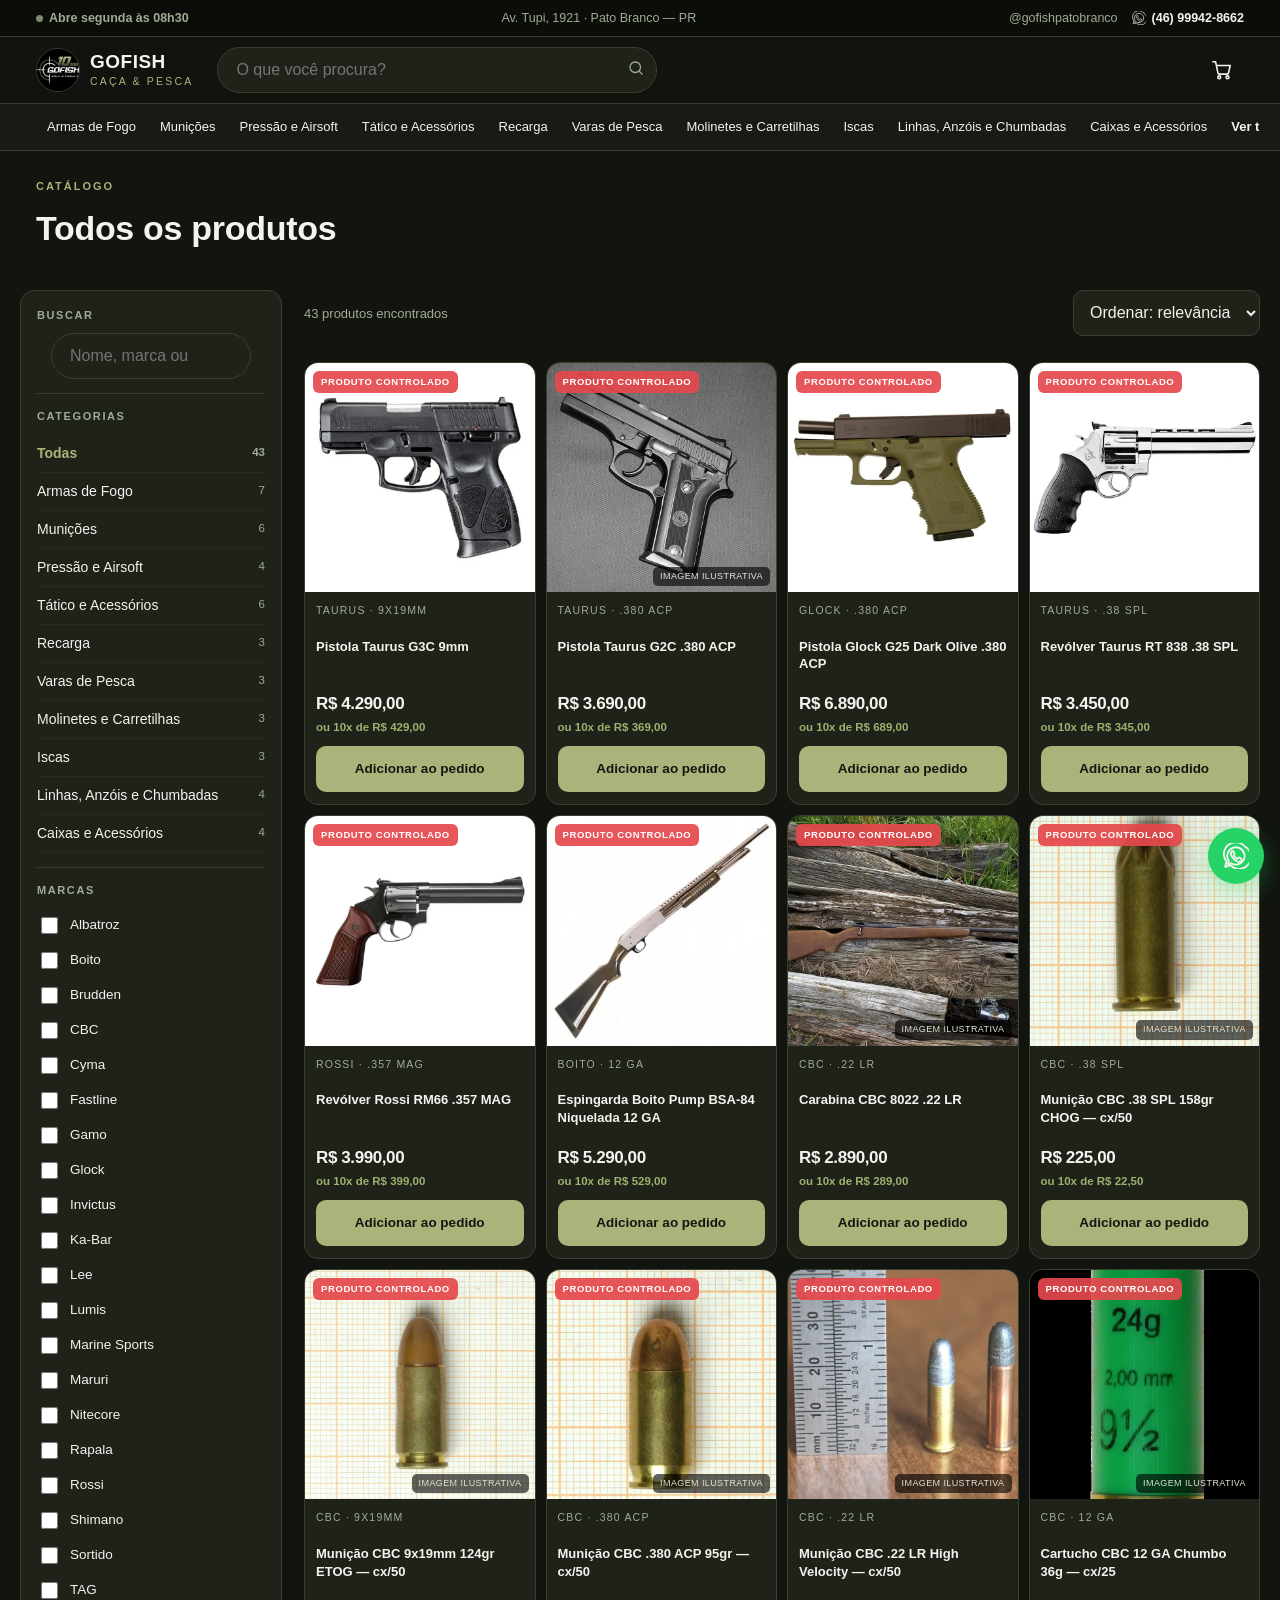
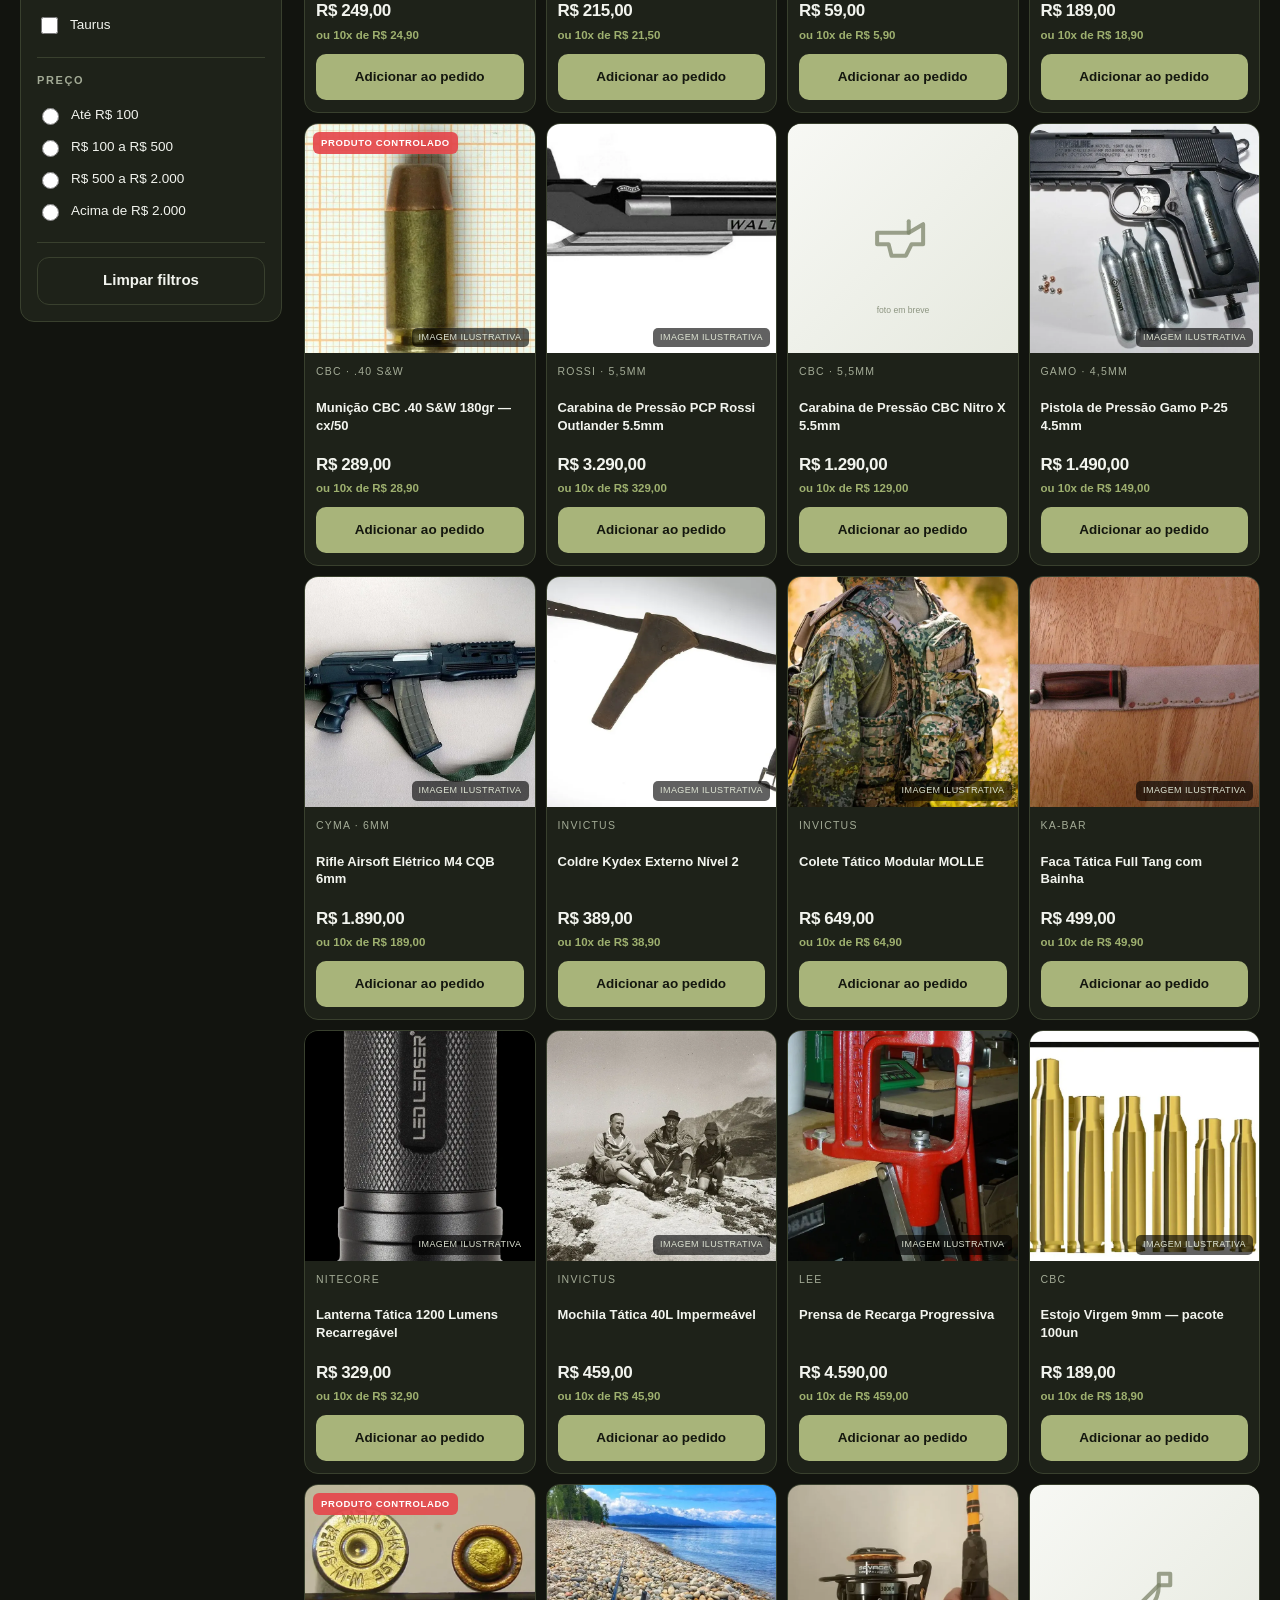
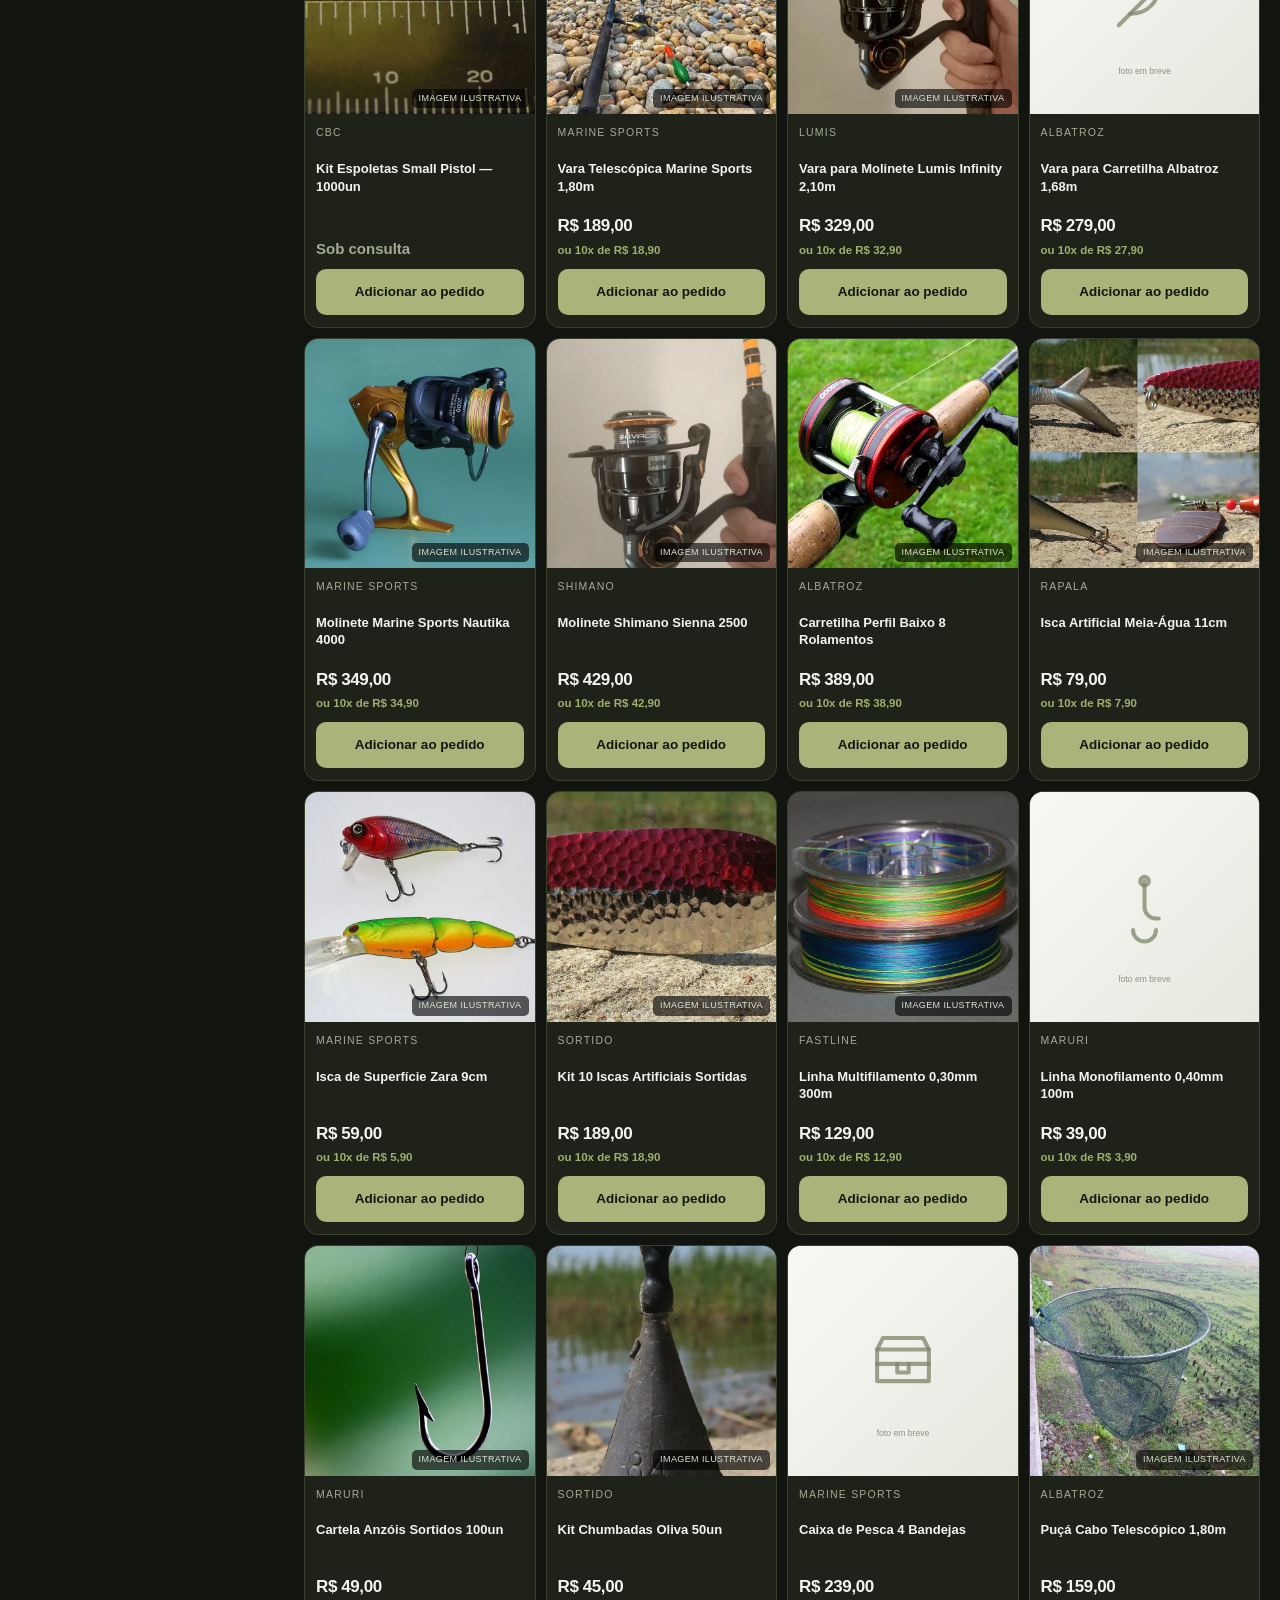
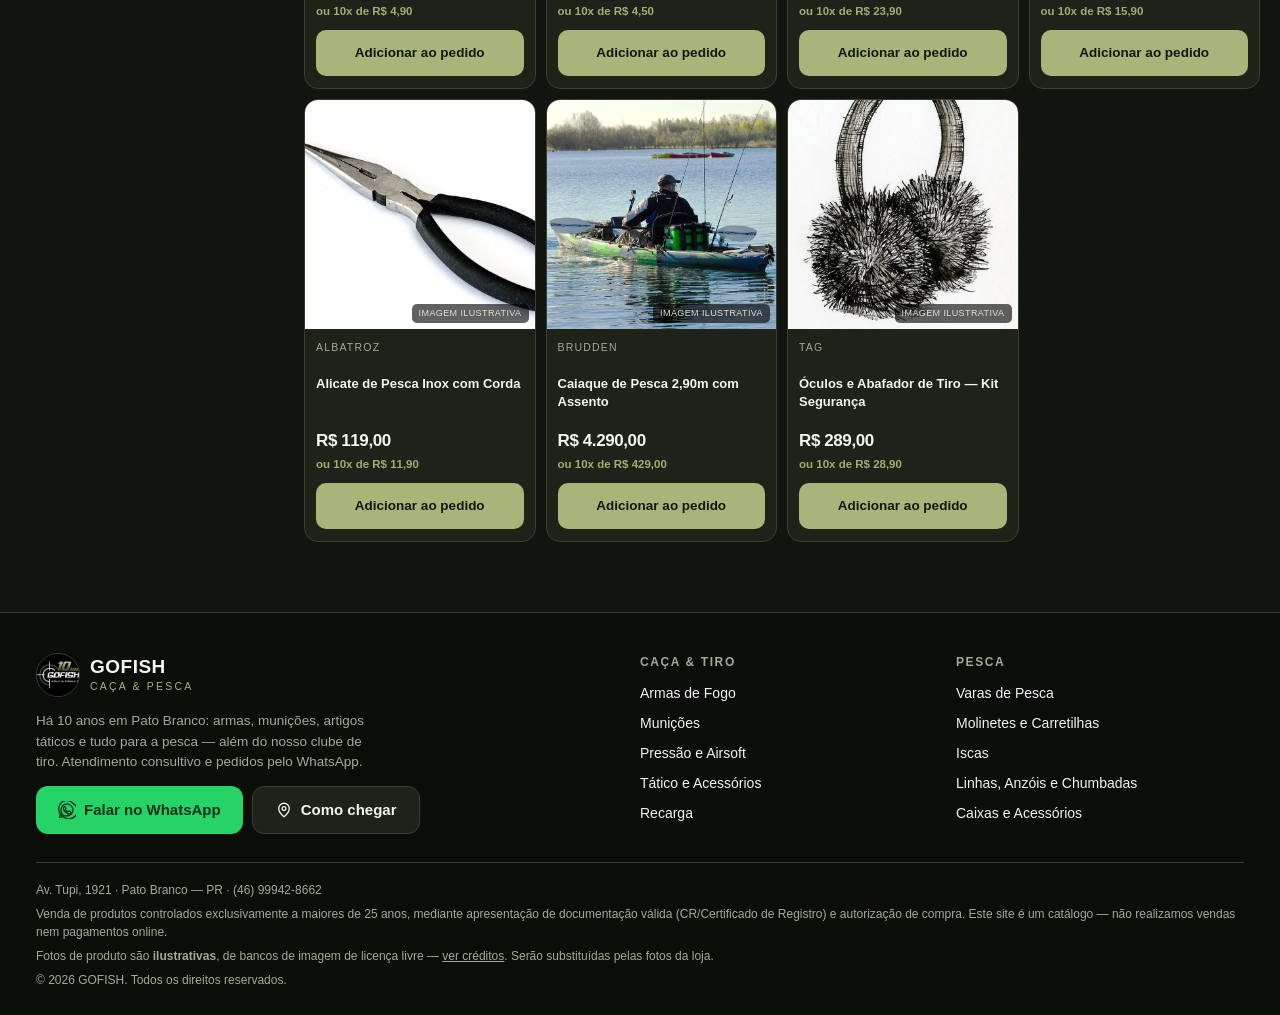
==== commit 1dae06fe: "Melhorias de conversão, compartilhamento e performance - Busca ignora acentos e casa múltiplas palav" ====
--- a/catalogo.html
+++ b/catalogo.html
@@ -7,6 +7,20 @@
 <meta name="description" content="Catálogo completo de armas, munições, artigos táticos e equipamentos de pesca. Monte seu pedido e finalize no WhatsApp.">
 <meta name="robots" content="noindex, nofollow">
 <meta name="theme-color" content="#12140f">
+<meta property="og:type" content="website">
+<meta property="og:site_name" content="GOFISH Caça &amp; Pesca">
+<meta property="og:locale" content="pt_BR">
+<meta property="og:title" content="Catálogo — GOFISH Caça & Pesca">
+<meta property="og:description" content="Catálogo completo de armas, munições, tático e pesca. Monte seu pedido e finalize no WhatsApp.">
+<meta property="og:url" content="https://euwill-maker.github.io/gofish/catalogo.html">
+<meta property="og:image" content="https://euwill-maker.github.io/gofish/assets/img/og.jpg">
+<meta property="og:image:width" content="1200">
+<meta property="og:image:height" content="630">
+<meta name="twitter:card" content="summary_large_image">
+<meta name="twitter:title" content="Catálogo — GOFISH Caça & Pesca">
+<meta name="twitter:description" content="Catálogo completo de armas, munições, tático e pesca. Monte seu pedido e finalize no WhatsApp.">
+<meta name="twitter:image" content="https://euwill-maker.github.io/gofish/assets/img/og.jpg">
+<link rel="canonical" href="https://euwill-maker.github.io/gofish/catalogo.html">
 <link rel="icon" href="assets/img/favicon.png" type="image/png">
 <link rel="stylesheet" href="assets/style.css">
 </head>
@@ -91,7 +105,12 @@
   F.grupo = p.get('grupo') || '';
   F.q = p.get('q') || '';
   document.getElementById('busca').value = F.q;
-  document.getElementById('busca').addEventListener('input', e=>{ F.q = e.target.value; render(); });
+  let tBusca;
+  document.getElementById('busca').addEventListener('input', e=>{
+    F.q = e.target.value; render();
+    clearTimeout(tBusca);
+    tBusca = setTimeout(()=>{ if(F.q.trim().length>2) evento('search',{search_term:F.q}); }, 1200);
+  });
   document.getElementById('ordem').addEventListener('change', render);
   montarFiltros();
   render();
@@ -169,7 +188,7 @@
 }
 
 function filtrar(){
-  const q = F.q.toLowerCase().trim();
+  const q = semAcento(F.q.trim());
   return PRODUTOS.filter(p=>{
     if(F.grupo){ const c = catById(p.categoria); if(!c || c.grupo!==F.grupo) return false; }
     if(F.cat && p.categoria!==F.cat) return false;
@@ -180,9 +199,10 @@
       if(!p.preco || p.preco < f.min || p.preco > f.max) return false;
     }
     if(q){
-      const alvo = [p.nome, p.marca, p.calibre, p.sub, p.descricao,
-                    (catById(p.categoria)||{}).nome].join(' ').toLowerCase();
-      if(!alvo.includes(q)) return false;
+      const alvo = semAcento([p.nome, p.marca, p.calibre, p.sub, p.descricao,
+                    (catById(p.categoria)||{}).nome].join(' '));
+      /* casa todas as palavras digitadas, em qualquer ordem */
+      if(!q.split(/\s+/).every(termo => alvo.includes(termo))) return false;
     }
     return true;
   });
--- a/assets/style.css
+++ b/assets/style.css
@@ -83,7 +83,7 @@
 
 /* ---- Hero ---- */
 .hero{position:relative;overflow:hidden;border-bottom:1px solid var(--line);background:var(--bg-2)}
-.hero-bg{position:absolute;inset:0;background-image:url('img/hero.jpg');background-size:cover;background-position:28% center}
+.hero-bg{position:absolute;inset:0;background-image:url('img/hero.webp');background-size:cover;background-position:28% center}
 .hero-bg::after{content:'';position:absolute;inset:0;background:
   linear-gradient(to bottom,rgba(18,20,15,.55),rgba(18,20,15,.3) 38%,rgba(18,20,15,.93))}
 .hero .wrap{position:relative;z-index:1;padding:38px 16px 42px}
@@ -327,3 +327,39 @@
     linear-gradient(to right,rgba(18,20,15,.88),rgba(18,20,15,.5) 50%,rgba(18,20,15,.32)),
     linear-gradient(to bottom,rgba(18,20,15,.45),rgba(18,20,15,.15) 40%,rgba(18,20,15,.9))}
 }
+
+
+/* ===== Melhorias (compartilhar, relacionados, clube, status) ===== */
+.status-loja{display:inline-flex;align-items:center;gap:6px;font-weight:600;color:var(--muted)}
+.status-loja::before{content:'';width:7px;height:7px;border-radius:50%;background:#7d8a72}
+.status-loja.aberto{color:#9ed17f}
+.status-loja.aberto::before{background:#4ade80;box-shadow:0 0 0 3px rgba(74,222,128,.18)}
+
+.link-compartilhar{display:inline-flex;align-items:center;gap:6px;align-self:flex-start;
+  font-size:12.5px;color:var(--muted);padding:8px 0;text-decoration:underline;text-underline-offset:3px}
+.link-compartilhar:hover{color:var(--accent)}
+
+.relacionados{border-top:1px solid var(--line);padding-top:14px}
+.relacionados h4{margin:0 0 10px;font-size:11px;letter-spacing:1.5px;text-transform:uppercase;color:var(--muted)}
+.relacionados-lista{display:flex;gap:10px;overflow-x:auto;padding-bottom:6px;scrollbar-width:none}
+.relacionados-lista::-webkit-scrollbar{display:none}
+.relacionado{width:112px;flex-shrink:0;text-align:left;display:flex;flex-direction:column;gap:5px}
+.relacionado img{width:112px;height:112px;object-fit:cover;border-radius:10px;background:#f4f5f0;border:1px solid var(--line)}
+.relacionado span{font-size:11.5px;line-height:1.3;color:var(--text);display:-webkit-box;-webkit-line-clamp:2;-webkit-box-orient:vertical;overflow:hidden}
+.relacionado b{font-size:12.5px;color:var(--accent)}
+.relacionado:hover span{color:var(--accent)}
+
+.clube{position:relative;overflow:hidden;border:1px solid var(--line);border-radius:var(--radius);
+  background:linear-gradient(150deg,#232a19,#161a12 70%);padding:26px 20px}
+.clube-tag{display:inline-flex;align-items:center;gap:7px;font-size:10.5px;letter-spacing:1.8px;text-transform:uppercase;
+  color:var(--accent);border:1px solid rgba(168,180,122,.3);padding:5px 12px;border-radius:999px}
+.clube h2{font-size:clamp(22px,5vw,30px);margin:14px 0 10px;letter-spacing:-.3px}
+.clube p{color:var(--muted);font-size:15px;margin:0 0 18px;max-width:520px}
+.clube ul{list-style:none;padding:0;margin:0 0 22px;display:grid;gap:10px}
+.clube li{display:flex;gap:10px;align-items:flex-start;font-size:14px}
+.clube li svg{color:var(--accent);flex-shrink:0;margin-top:2px}
+.clube .btn{align-self:flex-start}
+@media(min-width:900px){
+  .clube{padding:38px 34px}
+  .clube ul{grid-template-columns:1fr 1fr;gap:12px 26px}
+}
